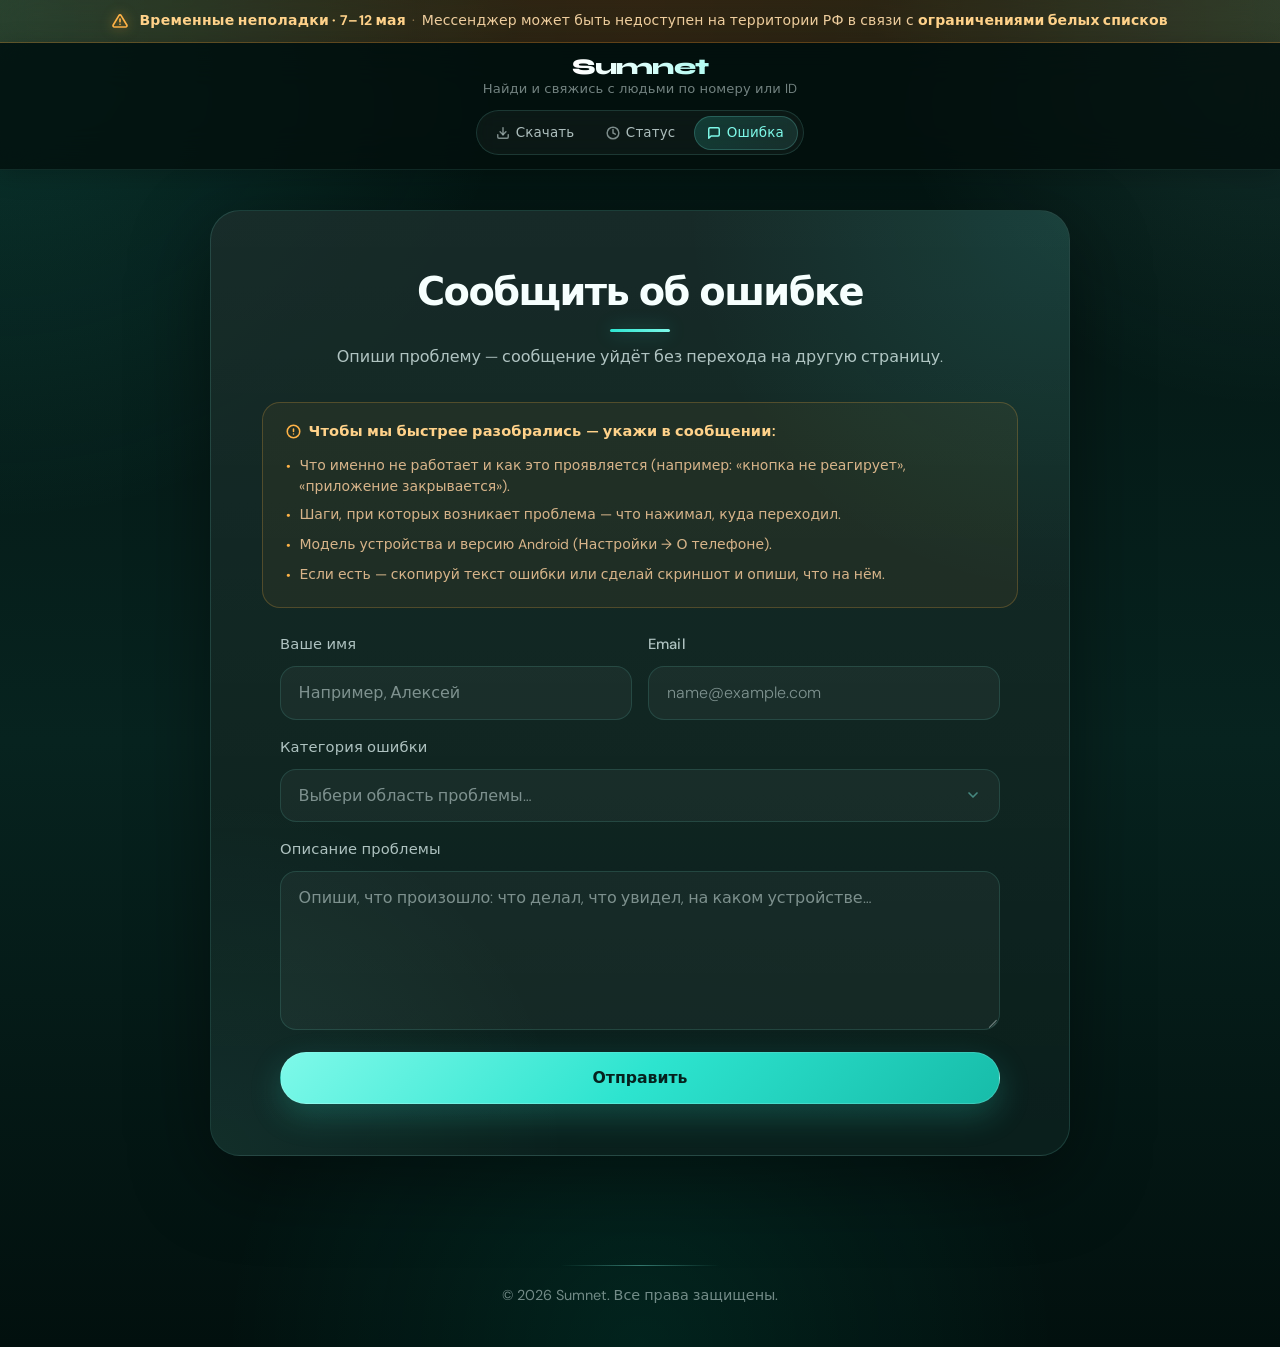
==== contact.html @ bd049b6f "Create contact.html" ====
<!DOCTYPE html>
<html lang="ru">
<head>
    <meta charset="UTF-8">
    <meta name="viewport" content="width=device-width, initial-scale=1.0">
    <link rel="preconnect" href="https://fonts.googleapis.com">
    <link rel="preconnect" href="https://fonts.gstatic.com" crossorigin>
    <link href="https://fonts.googleapis.com/css2?family=Syne:wght@400;700;800&family=DM+Sans:ital,opsz,wght@0,9..40,300;0,9..40,400;0,9..40,500;1,9..40,300&display=swap" rel="stylesheet">
    <title>Sumnet – Сообщить об ошибке</title>
    <meta name="description" content="Опишите проблему в приложении Sumnet — мы разберёмся.">
    <link rel="stylesheet" href="style.css">
</head>
<body>
    <div class="particles" aria-hidden="true"></div>

    <div class="site-header-wrap">

        <!-- Announcement bar — заполняется из status.json -->
        <div class="announcement-bar" id="announcement-bar" role="alert" >
            <div class="announcement-inner">
                <span class="announcement-icon" aria-hidden="true">
                    <svg xmlns="http://www.w3.org/2000/svg" width="16" height="16" viewBox="0 0 24 24" fill="none"
                         stroke="currentColor" stroke-width="2.5" stroke-linecap="round" stroke-linejoin="round">
                        <path d="M10.29 3.86 1.82 18a2 2 0 0 0 1.71 3h16.94a2 2 0 0 0 1.71-3L13.71 3.86a2 2 0 0 0-3.42 0z"/>
                        <line x1="12" y1="9" x2="12" y2="13"/>
                        <line x1="12" y1="17" x2="12.01" y2="17"/>
                    </svg>
                </span>
                <div class="announcement-content">
                    <span class="announcement-title" id="ann-title"></span>
                    <span class="announcement-sep">&nbsp;·&nbsp;</span>
                    <span class="announcement-desc" id="ann-desc"></span>
                </div>
            </div>
        </div>
        <script>
        (function(){
            try {
                var s = sessionStorage.getItem("ann-state");
                if (!s) return;
                var d = JSON.parse(s);
                if (!d.visible) return;
                var bar = document.getElementById("announcement-bar");
                if (!bar) return;
                document.getElementById("ann-title").textContent = d.title || "";
                document.getElementById("ann-desc").innerHTML = d.desc || "";
                bar.classList.add("ann-instant", "ann-visible");
                requestAnimationFrame(function(){ bar.classList.remove("ann-instant"); });
            } catch(e) {}
        })();
        </script>

        <header class="topbar">
            <div class="container topbar-inner">
                <div class="brand">
                    <div class="brand-text">
                        <span class="brand-name">Sumnet</span>
                        <span class="brand-tagline">Найди и свяжись с людьми по номеру или ID</span>
                    </div>
                </div>
                <nav class="topnav" aria-label="Навигация">
                    <a href="index.html" class="topnav-link">
                        <svg xmlns="http://www.w3.org/2000/svg" width="14" height="14" viewBox="0 0 24 24" fill="none"
                             stroke="currentColor" stroke-width="2.5" stroke-linecap="round" stroke-linejoin="round">
                            <path d="M21 15v4a2 2 0 0 1-2 2H5a2 2 0 0 1-2-2v-4"/>
                            <polyline points="7 10 12 15 17 10"/>
                            <line x1="12" y1="15" x2="12" y2="3"/>
                        </svg>
                        Скачать
                    </a>
                    <a href="status.html" class="topnav-link">
                        <svg xmlns="http://www.w3.org/2000/svg" width="14" height="14" viewBox="0 0 24 24" fill="none"
                             stroke="currentColor" stroke-width="2.5" stroke-linecap="round" stroke-linejoin="round">
                            <circle cx="12" cy="12" r="10"/>
                            <polyline points="12 6 12 12 16 14"/>
                        </svg>
                        Статус
                    </a>
                    <a href="contact.html" class="topnav-link active">
                        <svg xmlns="http://www.w3.org/2000/svg" width="14" height="14" viewBox="0 0 24 24" fill="none"
                             stroke="currentColor" stroke-width="2.5" stroke-linecap="round" stroke-linejoin="round">
                            <path d="M21 15a2 2 0 0 1-2 2H7l-4 4V5a2 2 0 0 1 2-2h14a2 2 0 0 1 2 2z"/>
                        </svg>
                        Ошибка
                    </a>
                </nav>
            </div>
        </header>
    </div>

    <main>
        <section class="contact">
            <div class="container contact-shell">
                <div class="section-head">
                    <h2>Сообщить об ошибке</h2>
                    <p>Опиши проблему — сообщение уйдёт без перехода на другую страницу.</p>
                </div>

                <!-- Инструкция: как описать ошибку -->
                <div class="bug-guide" role="note">
                    <div class="bug-guide-title">
                        <svg xmlns="http://www.w3.org/2000/svg" width="15" height="15" viewBox="0 0 24 24" fill="none"
                             stroke="currentColor" stroke-width="2.5" stroke-linecap="round" stroke-linejoin="round">
                            <circle cx="12" cy="12" r="10"/>
                            <line x1="12" y1="8" x2="12" y2="12"/>
                            <line x1="12" y1="16" x2="12.01" y2="16"/>
                        </svg>
                        Чтобы мы быстрее разобрались — укажи в сообщении:
                    </div>
                    <ul class="bug-guide-list">
                        <li>Что именно не работает и как это проявляется (например: «кнопка не реагирует», «приложение закрывается»).</li>
                        <li>Шаги, при которых возникает проблема — что нажимал, куда переходил.</li>
                        <li>Модель устройства и версию Android (Настройки → О телефоне).</li>
                        <li>Если есть — скопируй текст ошибки или сделай скриншот и опиши, что на нём.</li>
                    </ul>
                </div>

                <form id="contact-form" class="contact-form" novalidate>
                    <div class="form-grid">
                        <div class="form-group">
                            <label for="name">Ваше имя</label>
                            <input type="text" id="name" name="name" placeholder="Например, Алексей" required>
                        </div>

                        <div class="form-group">
                            <label for="email">Email</label>
                            <input type="email" id="email" name="_replyto" placeholder="name@example.com" required>
                        </div>
                    </div>

                    <div class="form-group">
                        <label>Категория ошибки</label>
                        <div class="custom-select" id="category-select">
                            <button type="button" class="cs-trigger" aria-haspopup="listbox" aria-expanded="false">
                                <span class="cs-value cs-placeholder">Выбери область проблемы…</span>
                                <svg class="cs-arrow" xmlns="http://www.w3.org/2000/svg" width="16" height="16"
                                     viewBox="0 0 24 24" fill="none" stroke="currentColor"
                                     stroke-width="2.5" stroke-linecap="round" stroke-linejoin="round">
                                    <polyline points="6 9 12 15 18 9"/>
                                </svg>
                            </button>
                            <div class="cs-dropdown-clip">
                            <ul class="cs-dropdown" role="listbox" aria-label="Категория ошибки">
                                <li class="cs-option" data-value="auth" role="option" tabindex="-1">Авторизация и вход в аккаунт</li>
                                <li class="cs-option" data-value="messaging" role="option" tabindex="-1">Отправка и получение сообщений</li>
                                <li class="cs-option" data-value="search" role="option" tabindex="-1">Поиск пользователей</li>
                                <li class="cs-option" data-value="profile" role="option" tabindex="-1">Изменение профиля</li>
                                <li class="cs-option" data-value="channels" role="option" tabindex="-1">Каналы и чаты</li>
                                <li class="cs-option" data-value="notifications" role="option" tabindex="-1">Уведомления</li>
                                <li class="cs-option" data-value="install" role="option" tabindex="-1">Установка приложения</li>
                                <li class="cs-option" data-value="other" role="option" tabindex="-1">Другое</li>
                            </ul>
                            </div>
                            <input type="hidden" name="category" id="category" required>
                        </div>
                    </div>

                    <div class="form-group">
                        <label for="message">Описание проблемы</label>
                        <div class="textarea-wrap">
                            <textarea id="message" name="message" rows="6"
                                placeholder="Опиши, что произошло: что делал, что увидел, на каком устройстве…" required></textarea>
                        </div>
                    </div>

                    <button type="submit" class="btn btn-primary btn-wide">Отправить</button>
                </form>
            </div>
        </section>
    </main>

    <footer class="footer">
        <div class="container">
            <p>&copy; 2026 Sumnet. Все права защищены.</p>
        </div>
    </footer>

    <script src="script.js"></script>
</body>
</html>
---- style.css ----
:root {
    --bg-1: #031310;
    --bg-2: #07231f;
    --bg-3: #0a2d28;

    --surface: rgba(10, 32, 29, 0.72);
    --surface-2: rgba(8, 26, 24, 0.9);
    --surface-3: rgba(255, 255, 255, 0.05);

    --primary: #2de4cf;
    --primary-2: #17bca9;
    --accent: #7ef9e9;

    --text: #ecfffd;
    --text-muted: rgba(236, 255, 253, 0.72);
    --text-soft: rgba(236, 255, 253, 0.48);

    --border: rgba(126, 249, 233, 0.14);
    --border-strong: rgba(126, 249, 233, 0.24);

    --shadow-lg: 0 24px 80px rgba(0, 0, 0, 0.42);
    --shadow-md: 0 16px 44px rgba(0, 0, 0, 0.28);
    --shadow-sm: 0 8px 24px rgba(0, 0, 0, 0.18);

    --radius-xl: 30px;
    --radius-lg: 24px;
    --radius-md: 18px;
    --radius-sm: 14px;
    --page-scrollbar-size: 6px;
    --header-offset: 0px;
    --viewport-scrollbar-comp: 0px;

    /* Status colours */
    --c-ok:   #2de4cf;
    --c-warn: #ffb347;
    --c-down: #ff5555;

    /* Typography */
    --font-display: 'Syne', system-ui, sans-serif;
    --font-body: 'DM Sans', system-ui, sans-serif;
}

* {
    margin: 0;
    padding: 0;
    box-sizing: border-box;
}

html {
    /* scroll-behavior только через JS (scrollIntoView) — убираем отсюда,
       иначе при прокрутке скроллбаром мышью будет двойной рывок */
    color-scheme: dark;
    overflow-y: auto;
    /* фон html чтобы не было чёрного под body на коротких страницах */
    background: var(--bg-1);
}

/* Страничный скроллбар */
html::-webkit-scrollbar,
body::-webkit-scrollbar {
    width: var(--page-scrollbar-size);
}

html::-webkit-scrollbar-track,
body::-webkit-scrollbar-track {
    background: transparent;
    border-radius: 999px;
}

/* Скрываем thumb когда прокрутка не нужна */
html.no-scroll::-webkit-scrollbar-track { background: transparent; }
html.no-scroll::-webkit-scrollbar-thumb { background: transparent !important; }
body.no-scroll::-webkit-scrollbar-track { background: transparent; }
body.no-scroll::-webkit-scrollbar-thumb { background: transparent !important; }

html::-webkit-scrollbar-thumb,
body::-webkit-scrollbar-thumb {
    background: linear-gradient(
        180deg,
        rgba(126, 249, 233, 0.22) 0%,
        rgba(45, 228, 207, 0.24) 56%,
        rgba(23, 188, 169, 0.18) 100%
    );
    min-height: 52px;
    border-radius: 999px;
    border: 1px solid transparent;
    background-clip: padding-box;
    transition: none;
}

html::-webkit-scrollbar-thumb:hover,
body::-webkit-scrollbar-thumb:hover,
html::-webkit-scrollbar-thumb:active,
body::-webkit-scrollbar-thumb:active {
    background: linear-gradient(
        180deg,
        rgba(126, 249, 233, 0.22) 0%,
        rgba(45, 228, 207, 0.24) 56%,
        rgba(23, 188, 169, 0.18) 100%
    );
    box-shadow: none;
}

/* Убираем системные кнопки-стрелки целиком:
   в Chrome/Windows их hover/active частично рисуется нативно и перебивает CSS */
html::-webkit-scrollbar-button,
body::-webkit-scrollbar-button,
html::-webkit-scrollbar-button:single-button,
body::-webkit-scrollbar-button:single-button,
html::-webkit-scrollbar-button:vertical:single-button,
body::-webkit-scrollbar-button:vertical:single-button,
html::-webkit-scrollbar-button:vertical:single-button:hover,
body::-webkit-scrollbar-button:vertical:single-button:hover,
html::-webkit-scrollbar-button:vertical:single-button:active,
body::-webkit-scrollbar-button:vertical:single-button:active {
    display: none !important;
    width: 0 !important;
    height: 0 !important;
    background: transparent !important;
    border: none !important;
    box-shadow: none !important;
}

html::-webkit-scrollbar-track-piece,
body::-webkit-scrollbar-track-piece,
html::-webkit-scrollbar-corner,
body::-webkit-scrollbar-corner {
    background: transparent;
}

/* Firefox */
html,
body {
    scrollbar-width: thin;
    scrollbar-color: rgba(45, 228, 207, 0.24) transparent;
}

body {
    font-family: var(--font-body);
    line-height: 1.6;
    color: var(--text);
    min-height: 100vh;
    /* clip вместо hidden — не создаёт scroll-контейнер, sticky в потомках работает */
    overflow-x: clip;
    /* flex-колонка чтобы footer прижимался к низу на коротких страницах */
    display: flex;
    flex-direction: column;
    background:
        radial-gradient(circle at top left,  rgba(45, 228, 207, 0.16), transparent 28%),
        radial-gradient(circle at top right, rgba(126, 249, 233, 0.12), transparent 22%),
        radial-gradient(circle at bottom center, rgba(0, 255, 204, 0.08), transparent 28%),
        linear-gradient(180deg, var(--bg-1) 0%, var(--bg-2) 55%, #02100e 100%);
}

body::before {
    content: "";
    position: fixed;
    inset: 0;
    pointer-events: none;
    background:
        radial-gradient(circle at 20% 20%, rgba(45, 228, 207, 0.08), transparent 18%),
        radial-gradient(circle at 80% 30%, rgba(126, 249, 233, 0.06), transparent 16%),
        radial-gradient(circle at 50% 80%, rgba(17, 188, 169, 0.08), transparent 20%);
    filter: blur(12px);
    z-index: -2;
}

.particles {
    position: fixed;
    inset: 0;
    pointer-events: none;
    z-index: -1;
    opacity: 0.9;
}

.particles canvas {
    display: block;
    width: 100% !important;
    height: 100% !important;
}

/* ══════════════════════════════════════════
   PAGE TRANSITIONS
══════════════════════════════════════════ */
@keyframes pageFadeIn {
    from { opacity: 0; transform: translateY(10px); }
    to   { opacity: 1; transform: translateY(0); }
}

main {
    animation: pageFadeIn 0.22s ease both;
    flex: 1; /* растягивает main чтобы footer всегда был внизу */
    padding-top: var(--header-offset);
}

/* Fade-out при уходе со страницы */
body.page-leaving main {
    opacity: 0;
    transform: translateY(-8px);
    transition: opacity 0.18s ease, transform 0.18s ease;
}

.container {
    width: min(92%, 1180px);
    margin: 0 auto;
}

/* ══════════════════════════════════════════
   ANNOUNCEMENT BAR
══════════════════════════════════════════ */
.site-header-wrap {
    position: fixed;
    top: 0;
    left: 0;
    right: 0;
    box-sizing: border-box;
    z-index: 30;
}

.announcement-bar {
    background: linear-gradient(90deg,
        rgba(255, 160, 50, 0.13) 0%,
        rgba(255, 120, 30, 0.18) 50%,
        rgba(255, 160, 50, 0.13) 100%);
    border-bottom: 1px solid rgba(255, 160, 50, 0.28);
    backdrop-filter: blur(16px);
    -webkit-backdrop-filter: blur(16px);
    overflow: hidden;
    max-height: 0;
    padding-top: 0;
    padding-bottom: 0;
    padding-left: 1rem;
    padding-right: 1rem;
    transition: max-height 0.35s ease, padding 0.35s ease, opacity 0.3s ease;
    opacity: 0;
    pointer-events: none;
}

.announcement-bar.ann-visible {
    max-height: 100px;
    padding: 0.65rem 1rem;
    opacity: 1;
    pointer-events: auto;
}

.announcement-inner {
    display: flex;
    align-items: center;
    justify-content: center;
    gap: 0.7rem;
    max-width: 1180px;
    margin: 0 auto;
    text-align: center;
    flex-wrap: wrap;
}

.announcement-icon {
    display: flex;
    align-items: center;
    color: #ffb347;
    flex-shrink: 0;
    filter: drop-shadow(0 0 6px rgba(255, 160, 50, 0.55));
    animation: warn-pulse 2.4s ease infinite;
}

@keyframes warn-pulse {
    0%, 100% { opacity: 1; }
    50%       { opacity: 0.65; }
}

/* Desktop: title + sep + desc inline */
.announcement-content {
    display: flex;
    align-items: center;
    flex-wrap: wrap;
    gap: 0 0.15em;
    justify-content: center;
    font-family: var(--font-body);
    font-size: 0.875rem;
    color: rgba(255, 220, 170, 0.92);
    letter-spacing: 0.01em;
    line-height: 1.5;
}

.announcement-title {
    font-weight: 700;
    color: #ffd28a;
    letter-spacing: 0.02em;
}

.announcement-sep {
    color: rgba(255, 200, 140, 0.5);
}

.announcement-desc strong {
    font-weight: 700;
    color: #ffd28a;
}

/* Mobile: stack title above description */
@media (max-width: 700px) {
    .announcement-inner {
        flex-direction: column;
        gap: 0.2rem;
        align-items: center;
    }

    .announcement-content {
        flex-direction: column;
        align-items: center;
        gap: 0.25rem;
    }

    .announcement-sep {
        display: none;
    }

    .announcement-title {
        font-size: 0.92rem;
        text-align: center;
        width: 100%;
    }

    .announcement-desc {
        font-size: 0.82rem;
        text-align: center;
        color: rgba(255, 210, 160, 0.82);
        line-height: 1.55;
    }
}

/* ══════════════════════════════════════════
   TOPBAR
══════════════════════════════════════════ */
.topbar {
    z-index: 20;
    background: rgba(3, 15, 13, 0.8);
    backdrop-filter: blur(20px);
    -webkit-backdrop-filter: blur(20px);
    border-bottom: 1px solid rgba(126, 249, 233, 0.1);
    box-shadow: 0 4px 24px rgba(0, 0, 0, 0.22);
}

.topbar-inner {
    display: flex;
    flex-direction: column;
    align-items: center;
    justify-content: center;
    gap: 0.75rem;
    padding: 0.85rem 0;
    text-align: center;
}

.brand {
    display: flex;
    align-items: center;
    gap: 0.7rem;
    justify-content: center;
}

.brand-text {
    display: flex;
    flex-direction: column;
    gap: 0;
}

.brand-name {
    font-family: var(--font-display);
    font-size: 1.4rem;
    font-weight: 800;
    letter-spacing: -0.03em;
    line-height: 1;
    background: linear-gradient(90deg, #ffffff 30%, var(--accent));
    -webkit-background-clip: text;
    background-clip: text;
    color: transparent;
}

.brand-tagline {
    color: var(--text-soft);
    font-size: 0.82rem;
    font-weight: 400;
    letter-spacing: 0.01em;
    line-height: 1.5;
}

/* ── NAV ── */
.topnav {
    display: flex;
    align-items: center;
    gap: 0.3rem;
    background: rgba(255, 255, 255, 0.04);
    border: 1px solid var(--border);
    border-radius: 999px;
    padding: 0.28rem 0.35rem;
    backdrop-filter: blur(10px);
    -webkit-backdrop-filter: blur(10px);
}

.topnav-link {
    display: inline-flex;
    align-items: center;
    gap: 0.35rem;
    padding: 0.38rem 0.85rem;
    border-radius: 999px;
    font-family: var(--font-body);
    font-size: 0.84rem;
    font-weight: 500;
    color: var(--text-muted);
    text-decoration: none;
    letter-spacing: 0.01em;
    transition: background 0.2s ease, color 0.2s ease;
    white-space: nowrap;
}

.topnav-link svg {
    flex-shrink: 0;
    opacity: 0.7;
    transition: opacity 0.2s ease;
}

.topnav-link:hover {
    background: rgba(126, 249, 233, 0.09);
    color: var(--text);
}

.topnav-link:hover svg {
    opacity: 1;
}

.topnav-link.active {
    background: linear-gradient(135deg, rgba(45, 228, 207, 0.18), rgba(126, 249, 233, 0.1));
    color: var(--accent);
    box-shadow: inset 0 0 0 1px rgba(126, 249, 233, 0.2);
}

.topnav-link.active svg {
    opacity: 1;
}

@media (max-width: 700px) {
    .topbar-inner {
        padding: 0.6rem 0;
        gap: 0.6rem;
    }

    .topnav {
        gap: 0.15rem;
        padding: 0.22rem 0.28rem;
    }

    .topnav-link {
        padding: 0.35rem 0.65rem;
        font-size: 0.79rem;
        gap: 0.25rem;
    }

    .topnav-link svg {
        display: none;
    }
}

@media (max-width: 380px) {
    .brand-name { font-size: 1.25rem; }

    .topnav-link {
        padding: 0.3rem 0.5rem;
        font-size: 0.76rem;
    }
}

/* ══════════════════════════════════════════
   HERO
══════════════════════════════════════════ */
.hero {
    padding: 3rem 0 2.8rem;
}

.hero-copy {
    position: relative;
    border-radius: var(--radius-xl);
    border: 1px solid var(--border);
    background:
        linear-gradient(160deg, rgba(255, 255, 255, 0.07) 0%, rgba(255, 255, 255, 0.02) 100%),
        rgba(7, 28, 25, 0.84);
    box-shadow: var(--shadow-lg);
    backdrop-filter: blur(14px);
    -webkit-backdrop-filter: blur(14px);
    padding: clamp(2rem, 3.5vw, 3.5rem) clamp(2rem, 4vw, 4rem);
    overflow: hidden;
    transform: translateZ(0);
    text-align: center;
    display: flex;
    flex-direction: column;
    align-items: center;
}

.hero-copy::before {
    content: "";
    position: absolute;
    width: 360px; height: 360px;
    border-radius: 999px;
    background: rgba(45, 228, 207, 0.14);
    filter: blur(60px);
    top: -120px; right: -80px;
    pointer-events: none;
}

.hero-copy::after {
    content: "";
    position: absolute;
    width: 200px; height: 200px;
    border-radius: 999px;
    background: rgba(126, 249, 233, 0.08);
    filter: blur(40px);
    bottom: -60px; left: 10%;
    pointer-events: none;
}

.badge {
    display: inline-flex;
    align-items: center;
    gap: 0.5rem;
    padding: 0.5rem 1rem;
    border-radius: 999px;
    border: 1px solid rgba(126, 249, 233, 0.18);
    background: rgba(126, 249, 233, 0.07);
    color: var(--accent);
    font-family: var(--font-body);
    font-size: 0.88rem;
    font-weight: 500;
    letter-spacing: 0.03em;
    margin-bottom: 1.5rem;
}

.badge-dot {
    width: 6px; height: 6px;
    border-radius: 50%;
    background: var(--primary);
    box-shadow: 0 0 8px var(--primary);
    animation: pulse 2s ease infinite;
}

@keyframes pulse {
    0%, 100% { opacity: 1; transform: scale(1); }
    50%       { opacity: 0.6; transform: scale(0.85); }
}

.hero h2 {
    font-family: var(--font-display);
    font-size: clamp(2.4rem, 5.5vw, 5rem);
    line-height: 0.95;
    letter-spacing: -0.05em;
    margin-bottom: 1.2rem;
    color: #f6fffe;
    position: relative;
    z-index: 1;
}

.hero h2 em {
    font-style: normal;
    background: linear-gradient(135deg, var(--accent) 0%, var(--primary) 60%);
    -webkit-background-clip: text;
    background-clip: text;
    color: transparent;
    display: inline-block;
}

.hero p {
    max-width: 640px;
    color: var(--text-muted);
    font-size: clamp(1rem, 1.5vw, 1.15rem);
    font-weight: 300;
    line-height: 1.75;
    position: relative;
    z-index: 1;
}

.hero-actions {
    display: flex;
    flex-wrap: wrap;
    gap: 0.9rem;
    margin-top: 2.2rem;
    position: relative;
    z-index: 1;
    justify-content: center;
}

/* Hero stats */
.hero-stats {
    display: flex;
    align-items: center;
    gap: 0;
    margin-top: 1.4rem;
    padding: 1.2rem 2rem;
    border-radius: var(--radius-lg);
    border: 1px solid var(--border);
    background: rgba(7, 28, 25, 0.6);
    backdrop-filter: blur(12px);
}

.stat-item {
    display: flex;
    flex-direction: column;
    gap: 0.2rem;
    flex: 1;
    text-align: center;
}

.stat-item strong {
    font-family: var(--font-display);
    font-size: 1.25rem;
    font-weight: 700;
    color: var(--accent);
    letter-spacing: -0.02em;
}

.stat-item span {
    font-size: 0.85rem;
    color: var(--text-soft);
}

.stat-divider {
    width: 1px; height: 36px;
    background: var(--border);
    flex-shrink: 0;
    margin: 0 1rem;
}

/* ══════════════════════════════════════════
   FEATURES
══════════════════════════════════════════ */
.features {
    padding: 1rem 0 5rem;
}

.features-head {
    text-align: center;
    margin-bottom: 2.4rem;
}

.features-head h2 {
    font-family: var(--font-display);
    font-size: clamp(2rem, 3.5vw, 2.8rem);
    letter-spacing: -0.04em;
    color: #f6fffe;
    font-weight: 800;
}

.features-head p {
    margin-top: 0.6rem;
    color: var(--text-muted);
    font-size: 1.05rem;
    font-weight: 300;
}

.cards {
    display: grid;
    grid-template-columns: repeat(3, 1fr);
    gap: 1.2rem;
}

.card {
    position: relative;
    overflow: hidden;
    border-radius: var(--radius-xl);
    border: 1px solid var(--border);
    background:
        linear-gradient(180deg, rgba(255, 255, 255, 0.07), rgba(255, 255, 255, 0.03)),
        rgba(6, 24, 22, 0.8);
    box-shadow: var(--shadow-md);
    padding: 2rem 1.6rem;
    transition: transform 0.28s ease, box-shadow 0.28s ease, border-color 0.28s ease;
}

.card::before {
    content: "";
    position: absolute;
    inset: 0;
    background: linear-gradient(135deg, rgba(45, 228, 207, 0.1), transparent 58%);
    opacity: 0;
    transition: opacity 0.28s ease;
}

.card:hover {
    transform: translateY(-8px);
    border-color: rgba(126, 249, 233, 0.26);
    box-shadow: 0 24px 56px rgba(0, 0, 0, 0.36);
}

.card:hover::before { opacity: 1; }

.card-icon {
    width: 60px; height: 60px;
    display: grid;
    place-items: center;
    border-radius: 20px;
    margin-bottom: 1.2rem;
    color: var(--accent);
    background: linear-gradient(135deg, rgba(126, 249, 233, 0.18), rgba(45, 228, 207, 0.07));
    border: 1px solid rgba(126, 249, 233, 0.16);
}

.card h3 {
    font-family: var(--font-display);
    margin-bottom: 0.7rem;
    font-size: 1.2rem;
    font-weight: 700;
    letter-spacing: -0.02em;
    color: #f6fffe;
}

.card p {
    color: var(--text-muted);
    line-height: 1.7;
    font-size: 0.97rem;
    font-weight: 300;
}

/* ══════════════════════════════════════════
   STATUS SECTION
══════════════════════════════════════════ */
.status-section {
    padding: 0 0 5rem;
}


@media (min-width: 701px) {
  body.page-status.no-scroll .announcement-inner,
  body.page-status.no-scroll .topbar-inner,
  body.page-status.no-scroll .status-section > .container,
  body.page-status.no-scroll .footer .container {
    position: relative;
    left: -5.79px; /* вместо -6px */
  }
}

/* mobile: без смещения */
@media (max-width: 700px) {
  body.page-status.no-scroll .announcement-inner,
  body.page-status.no-scroll .topbar-inner,
  body.page-status.no-scroll .status-section > .container,
  body.page-status.no-scroll .footer .container {
    left: 0;
  }
}

.status-grid {
    display: grid;
    grid-template-columns: repeat(3, 1fr);
    gap: 1rem;
    margin-bottom: 1.4rem;
}

/* Service card */
.status-card {
    display: flex;
    align-items: center;
    gap: 1rem;
    padding: 1.1rem 1.3rem;
    border-radius: var(--radius-md);
    border: 1px solid var(--border);
    background:
        linear-gradient(160deg, rgba(255, 255, 255, 0.06), rgba(255, 255, 255, 0.02)),
        rgba(6, 24, 22, 0.82);
    backdrop-filter: blur(10px);
    -webkit-backdrop-filter: blur(10px);
    transition: transform 0.22s ease, border-color 0.22s ease;
}

.status-card:hover {
    transform: translateY(-3px);
}

.sc-icon {
    display: grid;
    place-items: center;
    width: 42px; height: 42px;
    border-radius: 12px;
    flex-shrink: 0;
    background: rgba(255, 255, 255, 0.05);
    border: 1px solid rgba(126, 249, 233, 0.1);
    color: var(--text-muted);
}

.sc-body {
    display: flex;
    flex-direction: column;
    gap: 0.2rem;
    min-width: 0;
}

.sc-name {
    font-family: var(--font-body);
    font-size: 0.9rem;
    font-weight: 500;
    color: var(--text);
    white-space: nowrap;
    overflow: hidden;
    text-overflow: ellipsis;
}

.sc-status {
    display: flex;
    align-items: center;
    gap: 0.4rem;
    font-size: 0.8rem;
    font-weight: 500;
    letter-spacing: 0.01em;
}

.sc-dot {
    width: 7px; height: 7px;
    border-radius: 50%;
    flex-shrink: 0;
}

/* Status colour variants */
.status-card.s-ok {
    border-color: rgba(45, 228, 207, 0.15);
}
.status-card.s-ok .sc-icon {
    color: var(--c-ok);
    background: rgba(45, 228, 207, 0.08);
    border-color: rgba(45, 228, 207, 0.15);
}
.status-card.s-ok .sc-status { color: var(--c-ok); }
.status-card.s-ok .sc-dot {
    background: var(--c-ok);
    box-shadow: 0 0 6px rgba(45, 228, 207, 0.6);
    animation: dot-pulse-ok 2.2s ease infinite;
}

.status-card.s-warn {
    border-color: rgba(255, 179, 71, 0.22);
}
.status-card.s-warn .sc-icon {
    color: var(--c-warn);
    background: rgba(255, 179, 71, 0.08);
    border-color: rgba(255, 179, 71, 0.18);
}
.status-card.s-warn .sc-status { color: var(--c-warn); }
.status-card.s-warn .sc-dot {
    background: var(--c-warn);
    box-shadow: 0 0 6px rgba(255, 179, 71, 0.6);
    animation: dot-pulse-warn 2.2s ease infinite;
}

.status-card.s-down {
    border-color: rgba(255, 85, 85, 0.22);
}
.status-card.s-down .sc-icon {
    color: var(--c-down);
    background: rgba(255, 85, 85, 0.08);
    border-color: rgba(255, 85, 85, 0.18);
}
.status-card.s-down .sc-status { color: var(--c-down); }
.status-card.s-down .sc-dot {
    background: var(--c-down);
    box-shadow: 0 0 6px rgba(255, 85, 85, 0.6);
    animation: dot-pulse-down 1.6s ease infinite;
}

@keyframes dot-pulse-ok   { 0%,100%{opacity:1}50%{opacity:0.5} }
@keyframes dot-pulse-warn { 0%,100%{opacity:1}50%{opacity:0.45} }
@keyframes dot-pulse-down { 0%,100%{opacity:1}50%{opacity:0.3} }

/* Skeleton placeholders while loading */
.status-skeleton {
    height: 68px;
    border-radius: var(--radius-md);
    background: linear-gradient(90deg,
        rgba(255,255,255,0.04) 25%,
        rgba(255,255,255,0.08) 50%,
        rgba(255,255,255,0.04) 75%);
    background-size: 200% 100%;
    animation: shimmer 1.4s ease infinite;
}

@keyframes shimmer {
    0%   { background-position: 200% 0; }
    100% { background-position: -200% 0; }
}

/* Status summary note */
.status-note {
    text-align: center;
    font-size: 0.88rem;
    font-weight: 500;
    padding: 0.7rem 1.2rem;
    border-radius: 999px;
    display: inline-block;
    width: 100%;
    letter-spacing: 0.01em;
}

.status-note.ok {
    color: var(--c-ok);
    background: rgba(45, 228, 207, 0.07);
    border: 1px solid rgba(45, 228, 207, 0.18);
}

.status-note.warn {
    color: var(--c-warn);
    background: rgba(255, 179, 71, 0.07);
    border: 1px solid rgba(255, 179, 71, 0.2);
}

.status-fallback {
    grid-column: 1 / -1;
    text-align: center;
    color: var(--text-soft);
    font-size: 0.9rem;
}

/* ══════════════════════════════════════════
   CONTACT
══════════════════════════════════════════ */
.contact {
    padding: 2.5rem 0 5rem;
}

.contact-shell {
    max-width: 860px;
    margin-left: auto;
    margin-right: auto;
    border-radius: var(--radius-xl);
    border: 1px solid var(--border);
    background:
        linear-gradient(180deg, rgba(255, 255, 255, 0.07), rgba(255, 255, 255, 0.02)),
        rgba(7, 28, 25, 0.84);
    box-shadow: var(--shadow-lg);
    backdrop-filter: blur(14px);
    -webkit-backdrop-filter: blur(14px);
    padding: clamp(2rem, 4vw, 4rem);
    overflow: clip;
    position: relative;
}

.contact-shell::before {
    content: "";
    position: absolute;
    inset: 0;
    background:
        radial-gradient(circle at top right,  rgba(45, 228, 207, 0.12), transparent 30%),
        radial-gradient(circle at bottom left, rgba(126, 249, 233, 0.07), transparent 28%);
    pointer-events: none;
}

.section-head {
    position: relative;
    margin-bottom: 2rem;
    text-align: center;
}

.section-head h2 {
    font-family: var(--font-display);
    font-size: clamp(1.8rem, 3vw, 2.4rem);
    letter-spacing: -0.04em;
    color: #f6fffe;
    font-weight: 800;
}

.section-head h2::after {
    content: "";
    display: block;
    width: 60px; height: 3px;
    margin: 0.35rem auto 0;
    border-radius: 999px;
    background: linear-gradient(90deg, var(--primary), var(--accent));
    box-shadow: 0 0 18px rgba(45, 228, 207, 0.4);
}

.section-head p {
    margin-top: 0.75rem;
    color: var(--text-muted);
    font-weight: 300;
}

.contact-form {
    position: relative;
    max-width: 720px;
    margin: 0 auto;
}

.form-grid {
    display: grid;
    grid-template-columns: repeat(2, 1fr);
    gap: 1rem;
}

.form-group {
    margin-bottom: 1rem;
}

.form-group label {
    display: block;
    margin-bottom: 0.6rem;
    font-weight: 500;
    font-size: 0.92rem;
    color: var(--text-muted);
    letter-spacing: 0.01em;
}

.form-group input,
.form-group textarea {
    width: 100%;
    padding: 0.95rem 1.1rem;
    border-radius: 16px;
    border: 1px solid rgba(126, 249, 233, 0.13);
    background: rgba(255, 255, 255, 0.04);
    color: var(--text);
    font-family: var(--font-body);
    font-size: 1rem;
    font-weight: 300;
    outline: none;
    transition: border-color 0.22s ease, box-shadow 0.22s ease, background 0.22s ease;
}

/* Textarea wrapped in .textarea-wrap for scrollbar clipping */
.textarea-wrap {
    position: relative;
    border-radius: 16px;
    overflow: hidden;
    border: 1px solid rgba(126, 249, 233, 0.13);
    background: rgba(255, 255, 255, 0.04);
    transition: border-color 0.22s ease, box-shadow 0.22s ease, background 0.22s ease;
}

.textarea-wrap:focus-within {
    border-color: rgba(126, 249, 233, 0.4);
    background: rgba(255, 255, 255, 0.06);
    box-shadow: 0 0 0 4px rgba(45, 228, 207, 0.1);
}

.textarea-wrap textarea {
    width: calc(100% - 1px);
    margin-right: 1px;
    padding: 0.95rem 1.1rem;
    border-radius: 15px;
    border: none;
    background: transparent;
    color: var(--text);
    font-family: var(--font-body);
    font-size: 1rem;
    font-weight: 300;
    outline: none;
    display: block;
    overflow-x: hidden;
    overflow-y: auto;
    scrollbar-gutter: stable; /* резервирует место под скроллбар всегда — нет прыжка ресайзера */
}

.form-group textarea {
    min-height: 140px;
    resize: vertical;
    scrollbar-width: thin;
    scrollbar-color: rgba(236, 255, 253, 0.22) transparent;
}

.form-group textarea {
    min-height: 140px;
    resize: vertical;
    color-scheme: dark; /* без этого thumb белый несмотря на explicit цвета */
    scrollbar-width: thin;
    scrollbar-color: rgba(236, 255, 253, 0.22) transparent;
}

/* ── Textarea: кастомный скроллбар ── */
.form-group textarea::-webkit-scrollbar {
    /* 18px: 2px слева + 6px thumb + 10px прозрачного справа = thumb заметно левее края */
    width: 10px;
}

.form-group textarea::-webkit-scrollbar-track {
    background: transparent;
    margin: 0;
}

.form-group textarea::-webkit-scrollbar-thumb {
    background: rgba(236, 255, 253, 0.22);
    border-radius: 999px;
    min-height: 28px;
    border-style: solid;
    border-color: transparent;
    border-width: 2px 5px 0 2px;
    background-clip: padding-box;
}

.form-group textarea::-webkit-scrollbar-thumb:hover {
    background: rgba(236, 255, 253, 0.34);
    background-clip: padding-box;
}

.form-group textarea::-webkit-scrollbar-button { display: none; }
.form-group textarea::-webkit-scrollbar-corner { background: transparent; }

/* ── Textarea: кастомный ресайзер — три диагональных линии, как Chrome, но в тиле ── */
.form-group textarea::-webkit-resizer {
    background: transparent;
    background-image: url("data:image/svg+xml,%3Csvg xmlns='http://www.w3.org/2000/svg' width='14' height='14' viewBox='0 0 14 14'%3E%3Cpath d='M4 12L12 4' stroke='rgba(236,255,253,0.42)' stroke-width='1.3' stroke-linecap='round'/%3E%3Cpath d='M7 12L12 7' stroke='rgba(236,255,253,0.3)' stroke-width='1.3' stroke-linecap='round'/%3E%3Cpath d='M10 12L12 10' stroke='rgba(236,255,253,0.2)' stroke-width='1.3' stroke-linecap='round'/%3E%3C/svg%3E");
    background-repeat: no-repeat;
    /* Зона 18×18px. SVG 10px с x=1px → центр на 6px.
       Thumb (6px) центрирован на 5px от левого края — визуально совпадает.
       scrollbar-gutter:stable держит зону постоянной — ресайзер не прыгает. */
    background-position: right bottom;
    background-size: 12px 12px;
}

/* Красивый resize grip */
.textarea-wrap {
    position: relative;
}

.contact-form .textarea-wrap textarea {
    overflow-y: auto;
    scrollbar-gutter: stable;
}

.textarea-wrap textarea:focus {
    border-color: transparent !important;
    background: transparent !important;
    box-shadow: none !important;
}

.form-group input::placeholder,
.form-group textarea::placeholder {
    color: var(--text-soft);
}

.form-group input:focus,
.form-group textarea:focus {
    border-color: rgba(126, 249, 233, 0.4);
    background: rgba(255, 255, 255, 0.06);
    box-shadow: 0 0 0 4px rgba(45, 228, 207, 0.1);
}

/* ══════════════════════════════════════════
   BUTTONS
══════════════════════════════════════════ */
.btn {
    display: inline-flex;
    align-items: center;
    justify-content: center;
    gap: 0.5rem;
    padding: 0.9rem 1.5rem;
    border-radius: 999px;
    border: 1px solid transparent;
    font-family: var(--font-body);
    font-weight: 600;
    font-size: 0.98rem;
    text-decoration: none;
    cursor: pointer;
    transition: transform 0.22s ease, box-shadow 0.22s ease, border-color 0.22s ease, background 0.22s ease;
    will-change: transform;
    white-space: nowrap;
}

.btn:hover { transform: translateY(-3px); }

.btn-primary {
    color: #06211e;
    background: linear-gradient(135deg, var(--accent) 0%, var(--primary) 50%, var(--primary-2) 100%);
    box-shadow: 0 12px 32px rgba(45, 228, 207, 0.22);
    border-color: rgba(255, 255, 255, 0.14);
}

.btn-primary:hover { box-shadow: 0 18px 44px rgba(45, 228, 207, 0.3); }

.btn-secondary {
    color: var(--text);
    background: linear-gradient(135deg, rgba(126, 249, 233, 0.14), rgba(45, 228, 207, 0.07));
    border-color: var(--border-strong);
}

.btn-ghost {
    color: var(--text-muted);
    background: rgba(255, 255, 255, 0.04);
    border-color: rgba(126, 249, 233, 0.12);
    font-size: 0.92rem;
}

.btn-ghost:hover,
.btn-secondary:hover {
    border-color: rgba(126, 249, 233, 0.32);
    color: var(--text);
}

.btn-wide {
    width: 100%;
    margin-top: 0.4rem;
}

/* ══════════════════════════════════════════
   FOOTER
══════════════════════════════════════════ */
.footer {
    padding: 1.8rem 0 2.5rem;
    text-align: center;
    color: var(--text-soft);
    font-size: 0.9rem;
}

.footer .container {
    position: relative;
    padding-top: 1.2rem;
}

.footer .container::before {
    content: "";
    position: absolute;
    top: 0;
    left: 50%;
    transform: translateX(-50%);
    width: min(160px, 40%);
    height: 1px;
    border-radius: 999px;
    background: linear-gradient(90deg, transparent, rgba(126, 249, 233, 0.4), transparent);
}

/* ══════════════════════════════════════════
   FORM VALIDATION ERRORS
══════════════════════════════════════════ */
.form-group.has-error input,
.form-group.has-error .textarea-wrap,
.form-group.has-error select {
    border-color: rgba(255, 80, 80, 0.55) !important;
    box-shadow: 0 0 0 4px rgba(255, 60, 60, 0.08) !important;
    background: rgba(255, 50, 50, 0.04) !important;
}

.form-error-msg {
    display: flex;
    align-items: center;
    gap: 0.35rem;
    margin-top: 0.45rem;
    font-size: 0.82rem;
    font-weight: 500;
    color: rgba(255, 120, 100, 0.9);
    letter-spacing: 0.01em;
    animation: errFadeIn 0.2s ease;
}

.form-error-msg svg {
    flex-shrink: 0;
    color: rgba(255, 90, 80, 0.85);
}

@keyframes errFadeIn {
    from { opacity: 0; transform: translateY(-4px); }
    to   { opacity: 1; transform: translateY(0); }
}

/* ══════════════════════════════════════════
   TOAST
══════════════════════════════════════════ */
.form-toast {
    position: fixed;
    top: 20px; right: 20px;
    z-index: 9999;
    max-width: 320px;
    padding: 14px 18px;
    border-radius: 14px;
    color: #ecfffd;
    font-family: var(--font-body);
    font-weight: 500;
    font-size: 14px;
    line-height: 1.45;
    opacity: 0;
    transform: translateY(-12px);
    transition: opacity 0.25s ease, transform 0.25s ease;
    backdrop-filter: blur(14px);
    -webkit-backdrop-filter: blur(14px);
    box-shadow: 0 12px 36px rgba(0, 0, 0, 0.28);
    pointer-events: none;
}

.form-toast.show { opacity: 1; transform: translateY(0); }

.form-toast.success {
    background: rgba(45, 228, 207, 0.16);
    border: 1px solid rgba(45, 228, 207, 0.32);
}

.form-toast.error {
    background: rgba(255, 80, 80, 0.16);
    border: 1px solid rgba(255, 80, 80, 0.32);
}

/* ══════════════════════════════════════════
   RESPONSIVE
══════════════════════════════════════════ */
@media (max-width: 960px) {
    .cards { grid-template-columns: repeat(2, 1fr); }
    .status-grid { grid-template-columns: repeat(2, 1fr); }
}

@media (max-width: 700px) {
    .hero { padding: 2.8rem 0 2.4rem; }

    .hero-copy {
        padding: 2rem 1.5rem;
        border-radius: var(--radius-lg);
    }

    .hero h2 { font-size: clamp(2.6rem, 11vw, 4rem); }

    .hero-actions { flex-direction: column; }

    .hero-actions .btn {
        width: 100%;
        justify-content: center;
    }

    .hero-stats {
        padding: 1rem 1.2rem;
        gap: 0;
    }

    .stat-item strong { font-size: 1.05rem; }
    .stat-item span   { font-size: 0.78rem; }
    .stat-divider     { margin: 0 0.5rem; }

    .cards        { grid-template-columns: 1fr; }
    .status-grid  { grid-template-columns: 1fr; }

    .sc-name { white-space: normal; }

    .contact-shell {
        border-radius: var(--radius-lg);
        padding: 1.6rem 1.1rem 2rem;
    }

    .form-grid { grid-template-columns: 1fr; }

    .form-toast {
        left: 12px; right: 12px; top: 12px;
        max-width: none;
    }

    /* Textarea чуть меньше на мобилке */
    .form-group textarea { min-height: 120px; }

    /* Bug guide компактнее */
    .bug-guide { padding: 1rem 1.1rem; }
    .bug-guide-list li { font-size: 0.84rem; }

    /* Кнопка отправить — удобнее на мобилке */
    .btn-wide { padding: 1rem 1.5rem; font-size: 1rem; }

    /* Page hero на мобилке */
    .page-hero h1 { font-size: clamp(1.9rem, 9vw, 2.6rem); }

    /* Убираем топнав иконки раньше */
    .topnav-link svg { display: none; }
}

@media (max-width: 380px) {
    .brand-name { font-size: 1.25rem; }

    .btn-ghost {
        padding: 0.7rem 1rem;
        font-size: 0.85rem;
    }
}

/* ══════════════════════════════════════════
   DESKTOP-ONLY CARDS (скрыты на мобильных)
══════════════════════════════════════════ */
@media (max-width: 700px) {
    .card-desktop-only { display: none; }
}

/* ══════════════════════════════════════════
   INSTALL STEPS
══════════════════════════════════════════ */
.install-steps {
    margin-top: 2rem;
    border-radius: var(--radius-lg);
    border: 1px solid var(--border);
    background: rgba(10, 32, 29, 0.6);
    backdrop-filter: blur(12px);
    -webkit-backdrop-filter: blur(12px);
    padding: clamp(1.4rem, 3vw, 2.2rem) clamp(1.4rem, 3.5vw, 2.5rem);
    position: relative;
    overflow: hidden;
    transform: translateZ(0);
}

.install-steps::before {
    content: "";
    position: absolute;
    inset: 0;
    background: radial-gradient(circle at top right, rgba(45, 228, 207, 0.07), transparent 50%);
    pointer-events: none;
}

.install-steps-head {
    display: flex;
    align-items: center;
    gap: 0.65rem;
    margin-bottom: 1.4rem;
    position: relative;
}

.install-steps-head h3 {
    margin: 0;
    font-family: var(--font-display);
    font-size: 1.1rem;
    font-weight: 700;
    line-height: 1.15;
    color: var(--text);
    letter-spacing: -0.02em;
}

.install-steps-head svg {
    color: var(--primary);
    flex-shrink: 0;
    display: block;
    transform: translateY(-1px);
}

.install-list {
    list-style: none;
    display: flex;
    flex-direction: column;
    gap: 0.9rem;
    position: relative;
}

.install-list li {
    display: flex;
    align-items: center;
    gap: 0.65rem;
}

.install-num {
    min-width: 28px;
    height: 28px;
    border-radius: 50%;
    background: linear-gradient(135deg, var(--primary), var(--primary-2));
    color: #06211e;
    font-weight: 700;
    font-size: 0.8rem;
    display: flex;
    align-items: center;
    justify-content: center;
    flex-shrink: 0;
    box-shadow: 0 0 12px rgba(45, 228, 207, 0.28);
}

.install-text {
    color: var(--text-muted);
    font-size: 0.95rem;
    line-height: 1.55;
}

.install-text strong { color: var(--text); font-weight: 600; }

/* ══════════════════════════════════════════
   BUG GUIDE
══════════════════════════════════════════ */
.bug-guide {
    border-radius: var(--radius-md);
    border: 1px solid rgba(255, 179, 71, 0.22);
    background: rgba(255, 160, 50, 0.06);
    padding: 1.2rem 1.4rem;
    margin-bottom: 1.6rem;
    position: relative;
}

.bug-guide-title {
    display: flex;
    align-items: center;
    gap: 0.5rem;
    font-weight: 600;
    font-size: 0.91rem;
    line-height: 1.4;
    color: #ffd28a;
    margin-bottom: 0.8rem;
    letter-spacing: 0.01em;
}

.bug-guide-title svg {
    color: #ffb347;
    flex-shrink: 0;
    display: block;
    transform: translateY(-1px);
}

.bug-guide-list {
    list-style: none;
    display: flex;
    flex-direction: column;
    gap: 0.45rem;
}

.bug-guide-list li {
    display: flex;
    align-items: flex-start;
    gap: 0.55rem;
    font-size: 0.875rem;
    color: rgba(255, 210, 160, 0.82);
    line-height: 1.5;
}

.bug-guide-list li::before {
    content: "·";
    color: #ffb347;
    font-weight: 900;
    flex-shrink: 0;
    font-size: 1.1rem;
    line-height: 1.3;
}

/* ══════════════════════════════════════════
   CUSTOM SELECT
══════════════════════════════════════════ */
.custom-select {
    position: relative;
}

.cs-trigger {
    width: 100%;
    display: flex;
    align-items: center;
    justify-content: space-between;
    gap: 0.5rem;
    padding: 0.95rem 1.1rem;
    border-radius: 16px;
    border: 1px solid rgba(126, 249, 233, 0.13);
    background: rgba(255, 255, 255, 0.04);
    color: var(--text);
    font-family: var(--font-body);
    font-size: 1rem;
    font-weight: 300;
    cursor: pointer;
    text-align: left;
    outline: none;
    transition: border-color 0.22s ease, box-shadow 0.22s ease, background 0.22s ease;
}

.cs-trigger:hover {
    border-color: rgba(126, 249, 233, 0.22);
    background: rgba(255, 255, 255, 0.06);
}

.cs-trigger:focus,
.custom-select.cs-open .cs-trigger {
    border-color: rgba(126, 249, 233, 0.4);
    background: rgba(255, 255, 255, 0.06);
    box-shadow: 0 0 0 4px rgba(45, 228, 207, 0.1);
}

.cs-value { pointer-events: none; flex: 1; }

.cs-placeholder { color: var(--text-soft); }

.cs-arrow {
    flex-shrink: 0;
    color: rgba(126, 249, 233, 0.45);
    transition: transform 0.22s ease, color 0.22s ease;
}

.custom-select.cs-open .cs-arrow {
    transform: rotate(180deg);
    color: var(--accent);
}

/* Внешний клип-враппер: border-radius + overflow:hidden + анимация */
.cs-dropdown-clip {
    position: absolute;
    top: calc(100% + 6px);
    left: 0; right: 0;
    z-index: 200;
    border-radius: 16px;
    border: 1px solid rgba(126, 249, 233, 0.2);
    background: rgb(7, 24, 22); /* непрозрачный — backdrop-filter убран, он ломал scrollbar в Chrome */
    box-shadow: 0 20px 56px rgba(0, 0, 0, 0.44), 0 0 0 1px rgba(45, 228, 207, 0.06);
    overflow: hidden;
    opacity: 0;
    transform: translateY(-6px);
    transition: opacity 0.18s ease, transform 0.18s ease;
    pointer-events: none;
    max-height: 280px;
}

.cs-dropdown-clip::before,
.cs-dropdown-clip::after {
    content: "";
    position: absolute;
    right: 1px;
    width: 10px;
    height: 2px;
    background: rgb(7, 24, 22);
    pointer-events: none;
    z-index: 2;
}

.cs-dropdown-clip::before {
    top: 1px;
}

.cs-dropdown-clip::after {
    bottom: 1px;
}

/* псевдоэлемент ::before из предыдущей попытки больше не нужен */

.custom-select.cs-open .cs-dropdown-clip {
    opacity: 1;
    transform: translateY(0);
    pointer-events: auto;
}

/* Внутренний скролл-список: overflow-y:auto БЕЗ overflow:hidden — margin на треке теперь работает */
.cs-dropdown {
    list-style: none;
    width: calc(100% - 1px);
    margin-right: 1px;
    max-height: 264px;
    overflow-y: auto;
    padding: 6px 0;
    scrollbar-width: thin;
    scrollbar-color: rgba(236, 255, 253, 0.22) transparent;
}

.cs-dropdown::-webkit-scrollbar {
    width: 8px;
    background: transparent;
}

.cs-dropdown::-webkit-scrollbar-track {
    background: transparent;
    margin: 0;
    border-radius: 999px;
}

.cs-dropdown::-webkit-scrollbar-thumb {
    background: rgba(236, 255, 253, 0.22);
    border-radius: 999px;
    border-style: solid;
    border-color: transparent;
    border-width: 2px 4px 2px 2px;
    background-clip: padding-box;
    box-shadow: none;
    -webkit-box-shadow: none;
}

.cs-dropdown::-webkit-scrollbar-thumb:hover {
    background: rgba(236, 255, 253, 0.34);
}

.cs-dropdown::-webkit-scrollbar-button {
    display: none;
}

.cs-dropdown::-webkit-scrollbar-corner {
    background: transparent;
}



.cs-option {
    padding: 0.78rem 1.1rem;
    font-family: var(--font-body);
    font-size: 0.95rem;
    color: var(--text-muted);
    cursor: pointer;
    transition: background 0.14s ease, color 0.14s ease;
    outline: none;
    user-select: none;
}

.cs-option:hover,
.cs-option:focus {
    background: rgba(45, 228, 207, 0.09);
    color: var(--text);
}

.cs-option.cs-selected {
    color: var(--accent);
    background: rgba(45, 228, 207, 0.07);
    font-weight: 500;
}

.cs-option + .cs-option {
    border-top: 1px solid rgba(126, 249, 233, 0.06);
}

/* Error state */
.form-group.has-error .cs-trigger {
    border-color: rgba(255, 80, 80, 0.55) !important;
    box-shadow: 0 0 0 4px rgba(255, 60, 60, 0.08) !important;
    background: rgba(255, 50, 50, 0.04) !important;
}

/* ══════════════════════════════════════════
   ANNOUNCEMENT NO-TRANSITION (instant restore)
══════════════════════════════════════════ */
.ann-instant,
.ann-instant * {
    transition: none !important;
}

/* ══════════════════════════════════════════
   PAGE HERO (статус / ошибка)
══════════════════════════════════════════ */
.page-hero {
    padding: 3rem 0 2rem;
    text-align: center;
}

.page-hero h1 {
    font-family: var(--font-display);
    font-size: clamp(2.2rem, 5vw, 3.2rem);
    font-weight: 800;
    letter-spacing: -0.04em;
    background: linear-gradient(135deg, #ffffff 30%, var(--accent));
    -webkit-background-clip: text;
    background-clip: text;
    color: transparent;
    line-height: 1.1;
}

.page-hero p {
    margin-top: 0.75rem;
    color: var(--text-muted);
    font-size: 1.05rem;
    font-weight: 300;
}

@media (max-width: 700px) {
    .page-hero { padding: 2rem 0 1.5rem; }
}
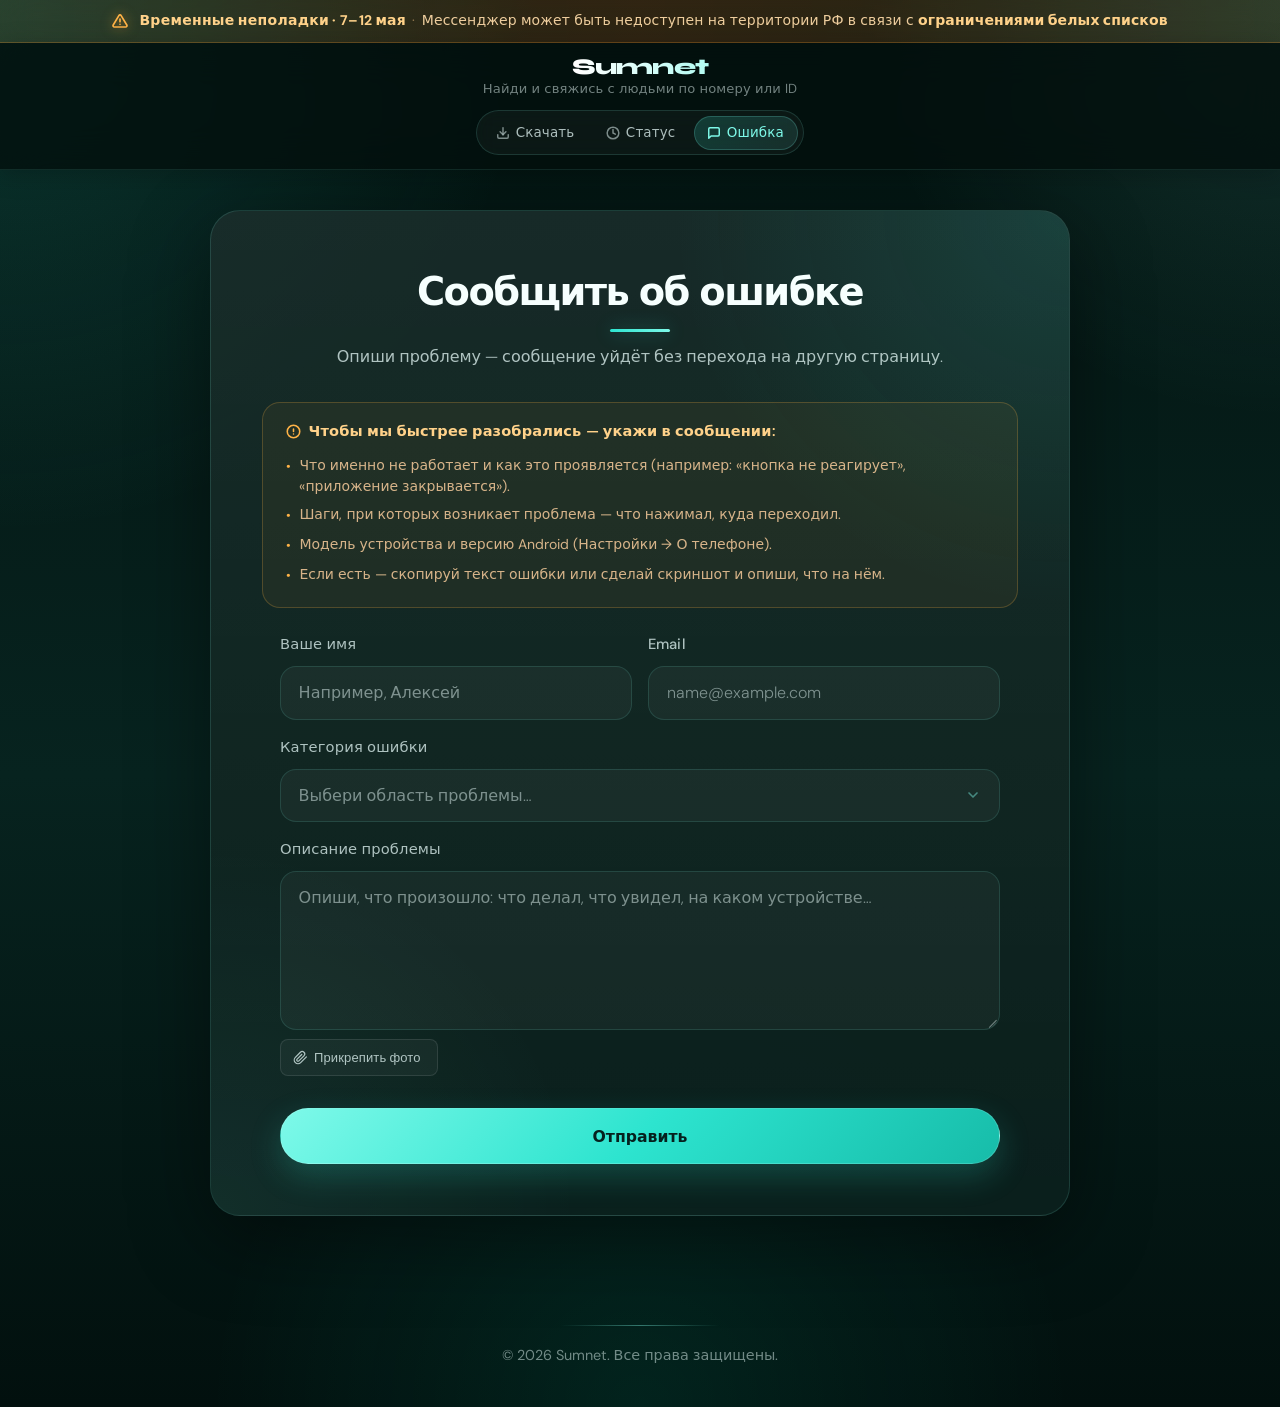
==== commit bc41e56a: "Update contact.html" ====
--- a/contact.html
+++ b/contact.html
@@ -9,6 +9,7 @@
     <title>Sumnet – Сообщить об ошибке</title>
     <meta name="description" content="Опишите проблему в приложении Sumnet — мы разберёмся.">
     <link rel="stylesheet" href="style.css">
+
 </head>
 <body>
     <div class="particles" aria-hidden="true"></div>
@@ -16,7 +17,7 @@
     <div class="site-header-wrap">
 
         <!-- Announcement bar — заполняется из status.json -->
-        <div class="announcement-bar" id="announcement-bar" role="alert" >
+        <div class="announcement-bar" id="announcement-bar" role="alert">
             <div class="announcement-inner">
                 <span class="announcement-icon" aria-hidden="true">
                     <svg xmlns="http://www.w3.org/2000/svg" width="16" height="16" viewBox="0 0 24 24" fill="none"
@@ -140,16 +141,16 @@
                                 </svg>
                             </button>
                             <div class="cs-dropdown-clip">
-                            <ul class="cs-dropdown" role="listbox" aria-label="Категория ошибки">
-                                <li class="cs-option" data-value="auth" role="option" tabindex="-1">Авторизация и вход в аккаунт</li>
-                                <li class="cs-option" data-value="messaging" role="option" tabindex="-1">Отправка и получение сообщений</li>
-                                <li class="cs-option" data-value="search" role="option" tabindex="-1">Поиск пользователей</li>
-                                <li class="cs-option" data-value="profile" role="option" tabindex="-1">Изменение профиля</li>
-                                <li class="cs-option" data-value="channels" role="option" tabindex="-1">Каналы и чаты</li>
-                                <li class="cs-option" data-value="notifications" role="option" tabindex="-1">Уведомления</li>
-                                <li class="cs-option" data-value="install" role="option" tabindex="-1">Установка приложения</li>
-                                <li class="cs-option" data-value="other" role="option" tabindex="-1">Другое</li>
-                            </ul>
+                                <ul class="cs-dropdown" role="listbox" aria-label="Категория ошибки">
+                                    <li class="cs-option" data-value="auth"          role="option" tabindex="-1">Авторизация и вход в аккаунт</li>
+                                    <li class="cs-option" data-value="messaging"     role="option" tabindex="-1">Отправка и получение сообщений</li>
+                                    <li class="cs-option" data-value="search"        role="option" tabindex="-1">Поиск пользователей</li>
+                                    <li class="cs-option" data-value="profile"       role="option" tabindex="-1">Изменение профиля</li>
+                                    <li class="cs-option" data-value="channels"      role="option" tabindex="-1">Каналы и чаты</li>
+                                    <li class="cs-option" data-value="notifications" role="option" tabindex="-1">Уведомления</li>
+                                    <li class="cs-option" data-value="install"       role="option" tabindex="-1">Установка приложения</li>
+                                    <li class="cs-option" data-value="other"         role="option" tabindex="-1">Другое</li>
+                                </ul>
                             </div>
                             <input type="hidden" name="category" id="category" required>
                         </div>
@@ -157,10 +158,41 @@
 
                     <div class="form-group">
                         <label for="message">Описание проблемы</label>
+
                         <div class="textarea-wrap">
                             <textarea id="message" name="message" rows="6"
                                 placeholder="Опиши, что произошло: что делал, что увидел, на каком устройстве…" required></textarea>
                         </div>
+
+                        <!-- Кнопка прикрепления — отдельно под полем -->
+                        <div class="attach-row">
+                            <label for="file-input" class="attach-btn" id="attach-btn"
+                                   title="Прикрепить изображение (макс. 3)">
+                                <svg xmlns="http://www.w3.org/2000/svg" width="15" height="15"
+                                     viewBox="0 0 24 24" fill="none" stroke="currentColor"
+                                     stroke-width="2" stroke-linecap="round" stroke-linejoin="round">
+                                    <path d="M21.44 11.05l-9.19 9.19a6 6 0 0 1-8.49-8.49l8.08-8.08a4 4 0 0 1 5.66 5.66l-8.09 8.08a2 2 0 0 1-2.83-2.83l7.4-7.4"/>
+                                </svg>
+                                Прикрепить фото
+                            </label>
+                            <input type="file" id="file-input" accept="image/*" multiple style="display:none;">
+                            <span class="attach-counter" id="attach-counter"></span>
+                        </div>
+
+                        <!-- Предупреждение о лимите -->
+                        <div class="attach-limit-msg" id="attach-limit-msg">
+                            <svg xmlns="http://www.w3.org/2000/svg" width="13" height="13"
+                                 viewBox="0 0 24 24" fill="none" stroke="currentColor"
+                                 stroke-width="2.5" stroke-linecap="round" stroke-linejoin="round">
+                                <circle cx="12" cy="12" r="10"/>
+                                <line x1="12" y1="8"  x2="12"    y2="12"/>
+                                <line x1="12" y1="16" x2="12.01" y2="16"/>
+                            </svg>
+                            Максимум 3 изображения
+                        </div>
+
+                        <!-- Сетка карточек -->
+                        <div id="file-preview" class="file-preview" data-count="0"></div>
                     </div>
 
                     <button type="submit" class="btn btn-primary btn-wide">Отправить</button>
--- a/style.css
+++ b/style.css
@@ -1188,7 +1188,23 @@
 
 .btn-wide {
     width: 100%;
-    margin-top: 0.4rem;
+    margin-top: 1rem;
+    min-height: 56px;
+    padding: 1rem 1.6rem;
+    position: relative;
+    z-index: 5;
+}
+
+.contact-form .btn[type="submit"] {
+    position: relative;
+    z-index: 2;
+    pointer-events: auto;
+    touch-action: manipulation;
+}
+
+.contact-form .btn[type="submit"]:disabled {
+    cursor: progress;
+    opacity: 0.75;
 }
 
 /* ══════════════════════════════════════════
@@ -1733,3 +1749,181 @@
 @media (max-width: 700px) {
     .page-hero { padding: 2rem 0 1.5rem; }
 }
+
+/* ══════════════════════════════════════════
+   CONTACT — ATTACHMENT ROW
+══════════════════════════════════════════ */
+
+.attach-row {
+    display: flex;
+    align-items: center;
+    gap: 10px;
+    margin-top: 0.6rem; /* same gap as label → input */
+}
+
+/* Кнопка "Прикрепить фото" — высота выровнена с соседними элементами */
+.form-group label.attach-btn {
+    display: inline-flex;
+    align-items: center;
+    gap: 6px;
+    width: fit-content;
+    margin-bottom: 0;
+    padding: 10px 16px 10px 12px; /* увеличен по высоте */
+    border-radius: 8px;
+    border: 1px solid rgba(255,255,255,.1);
+    background: rgba(255,255,255,.04);
+    color: var(--text-muted, #8a8fa8);
+    font-family: 'DM Sans', sans-serif;
+    font-size: 13px;
+    font-weight: 400;
+    line-height: 1;
+    cursor: pointer;
+    transition: background .18s, color .18s, border-color .18s;
+    user-select: none;
+    white-space: nowrap;
+}
+.attach-btn svg {
+    display: block;
+    flex-shrink: 0;
+}
+.attach-btn:hover {
+    background: rgba(45,228,207,.1);
+    border-color: rgba(45,228,207,.28);
+    color: var(--primary, #2de4cf);
+}
+.attach-btn.attach-maxed {
+    opacity: .35;
+    pointer-events: none;
+}
+
+/* Счётчик */
+.attach-counter {
+    font-family: 'DM Sans', sans-serif;
+    font-size: 12px;
+    line-height: 1;
+    color: var(--text-muted, #8a8fa8);
+    opacity: 0;
+    transition: opacity .2s;
+}
+.attach-counter.visible { opacity: 1; }
+.attach-counter.maxed   { color: var(--primary, #2de4cf); }
+
+/* Limit warning */
+.attach-limit-msg {
+    display: flex;
+    align-items: center;
+    gap: 6px;
+    font-family: 'DM Sans', sans-serif;
+    font-size: 12.5px;
+    color: var(--primary, #2de4cf);
+    padding: 0 2px;
+    opacity: 0;
+    max-height: 0;
+    overflow: hidden;
+    transition: opacity .22s, max-height .22s, padding .22s;
+}
+.attach-limit-msg.show {
+    opacity: 1;
+    max-height: 32px;
+    padding: 5px 2px;
+}
+
+/* Preview grid */
+.file-preview {
+    display: grid;
+    gap: 8px;
+    margin-top: 4px;
+}
+.file-preview:empty { display: none; }
+.file-preview[data-count="1"] { grid-template-columns: 1fr; }
+.file-preview[data-count="2"] { grid-template-columns: 1fr 1fr; }
+.file-preview[data-count="3"] { grid-template-columns: 1fr 1fr 1fr; }
+
+/* File card */
+.file-card {
+    display: flex;
+    align-items: center;
+    gap: 9px;
+    padding: 8px 10px;
+    border-radius: 10px;
+    background: rgba(255,255,255,.04);
+    border: 1px solid rgba(255,255,255,.08);
+    backdrop-filter: blur(6px);
+    transition: background .18s;
+    overflow: hidden;
+    min-width: 0;
+}
+.file-card:hover { background: rgba(255,255,255,.07); }
+
+.file-card.fc-entering {
+    animation: fcIn .22s cubic-bezier(.34,1.3,.64,1) both;
+}
+.file-card.fc-leaving {
+    animation: fcOut .18s ease forwards;
+    pointer-events: none;
+}
+
+@keyframes fcIn {
+    from { opacity: 0; transform: translateY(5px) scale(.97); }
+    to   { opacity: 1; transform: none; }
+}
+@keyframes fcOut {
+    from { opacity: 1; transform: scale(1); }
+    to   { opacity: 0; transform: scale(.93); }
+}
+
+.fc-thumb {
+    width: 36px; height: 36px;
+    border-radius: 7px;
+    overflow: hidden;
+    flex-shrink: 0;
+    background: rgba(45,228,207,.1);
+    display: flex;
+    align-items: center;
+    justify-content: center;
+}
+.fc-thumb img { width: 100%; height: 100%; object-fit: cover; display: block; }
+.fc-thumb svg { opacity: .65; color: var(--primary, #2de4cf); }
+
+.fc-info { flex: 1; min-width: 0; }
+.fc-name {
+    font-family: 'DM Sans', sans-serif;
+    font-size: 13px;
+    font-weight: 500;
+    color: var(--text, #e8eaf4);
+    white-space: nowrap;
+    overflow: hidden;
+    text-overflow: ellipsis;
+    line-height: 1.3;
+}
+.fc-size {
+    font-family: 'DM Sans', sans-serif;
+    font-size: 11.5px;
+    font-weight: 300;
+    color: var(--text-muted, #8a8fa8);
+    margin-top: 1px;
+}
+
+.fc-remove {
+    display: flex;
+    align-items: center;
+    justify-content: center;
+    width: 24px; height: 24px;
+    border-radius: 6px;
+    border: none;
+    background: transparent;
+    color: var(--text-muted, #8a8fa8);
+    cursor: pointer;
+    flex-shrink: 0;
+    padding: 0;
+    transition: background .16s, color .16s;
+}
+.fc-remove:hover { background: rgba(255,80,80,.15); color: #ff6060; }
+
+@media (max-width: 600px) {
+    .file-preview[data-count],
+    .file-preview[data-count="2"],
+    .file-preview[data-count="3"] {
+        grid-template-columns: 1fr;
+    }
+}
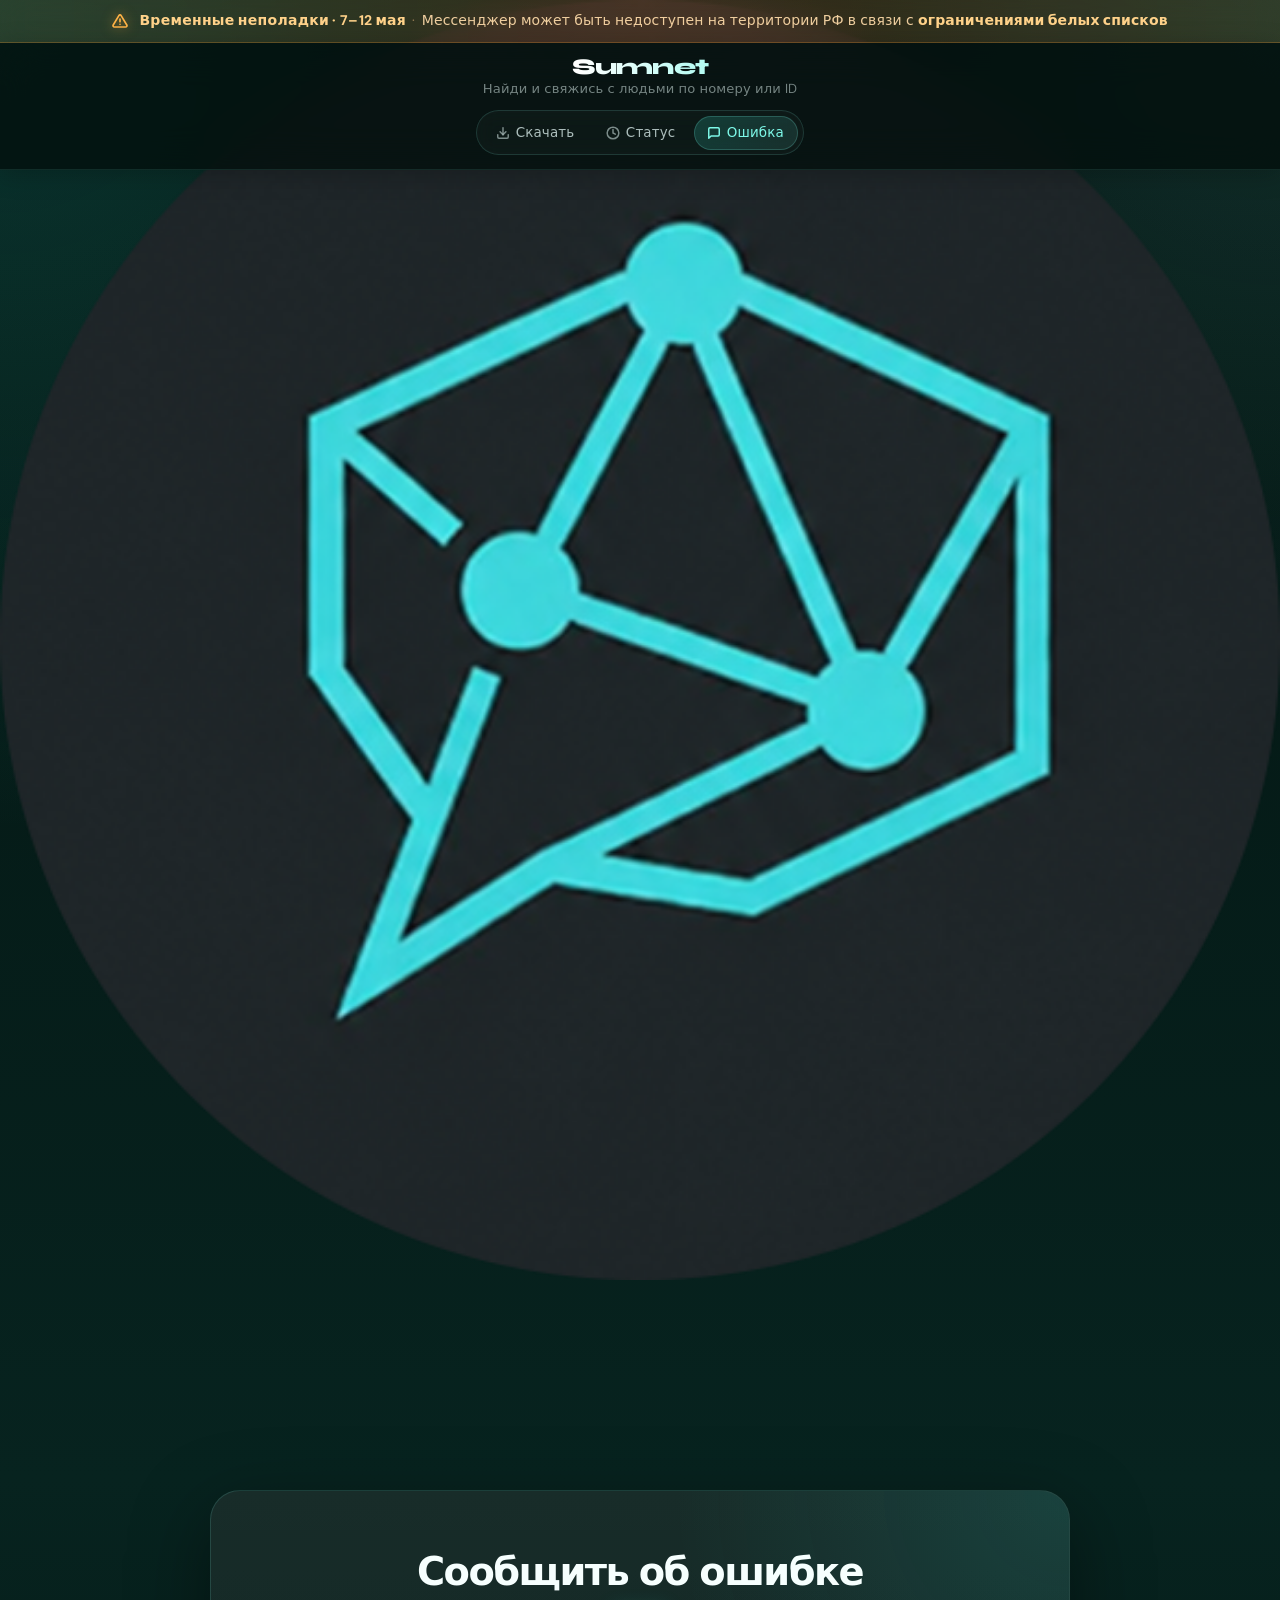
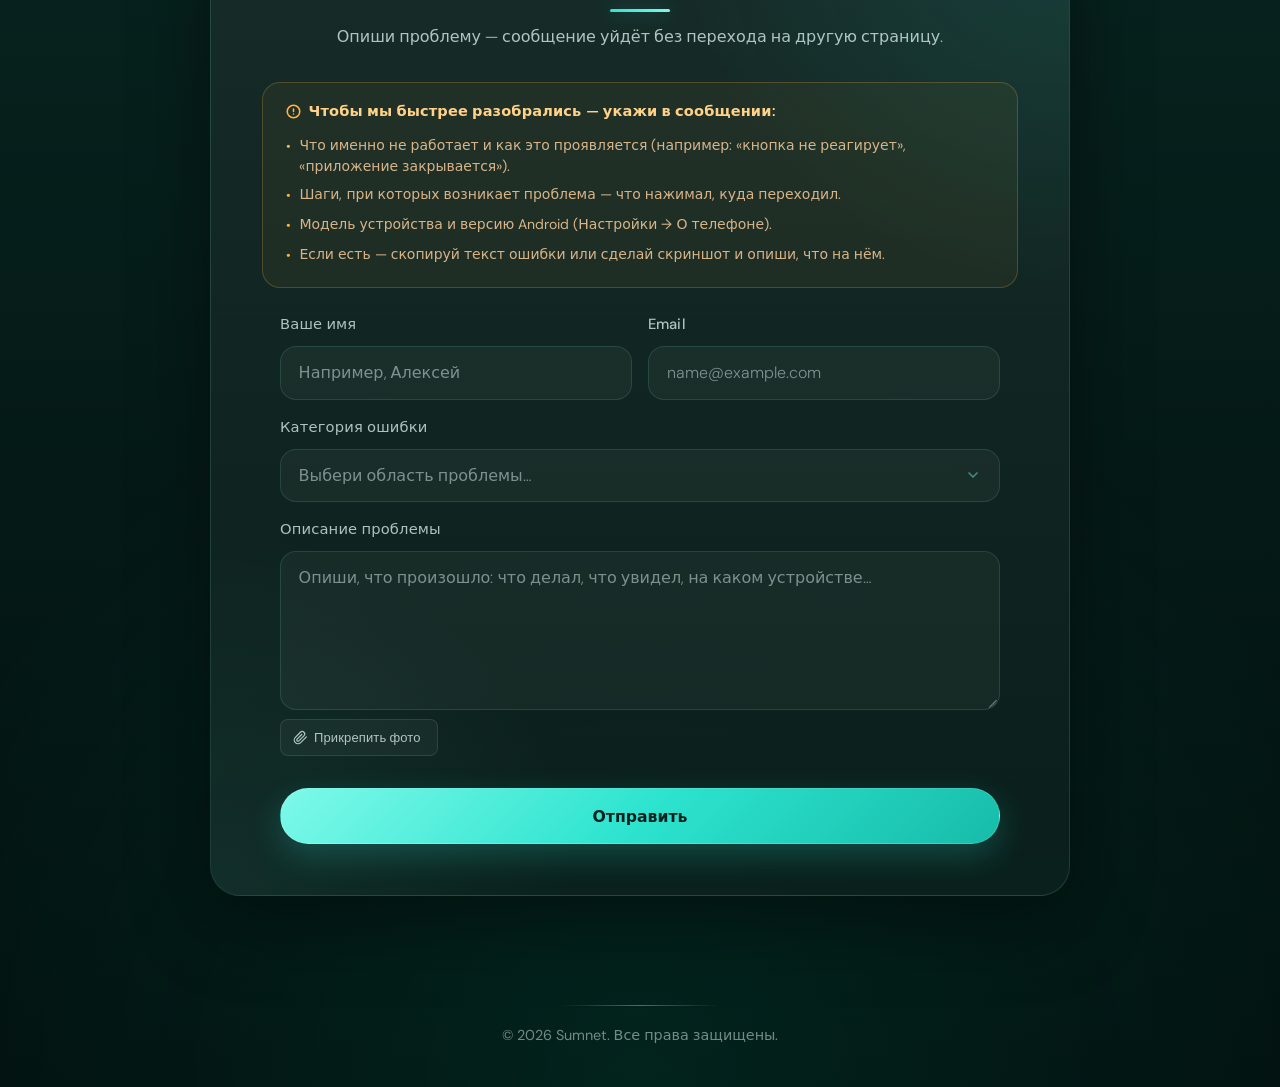
==== commit 1f60ac29: "Update contact.html" ====
--- a/contact.html
+++ b/contact.html
@@ -2,6 +2,7 @@
 <html lang="ru">
 <head>
     <meta charset="UTF-8">
+    <img src="favicon.png" alt="Логотип" class="logo">
     <meta name="viewport" content="width=device-width, initial-scale=1.0">
     <link rel="preconnect" href="https://fonts.googleapis.com">
     <link rel="preconnect" href="https://fonts.gstatic.com" crossorigin>
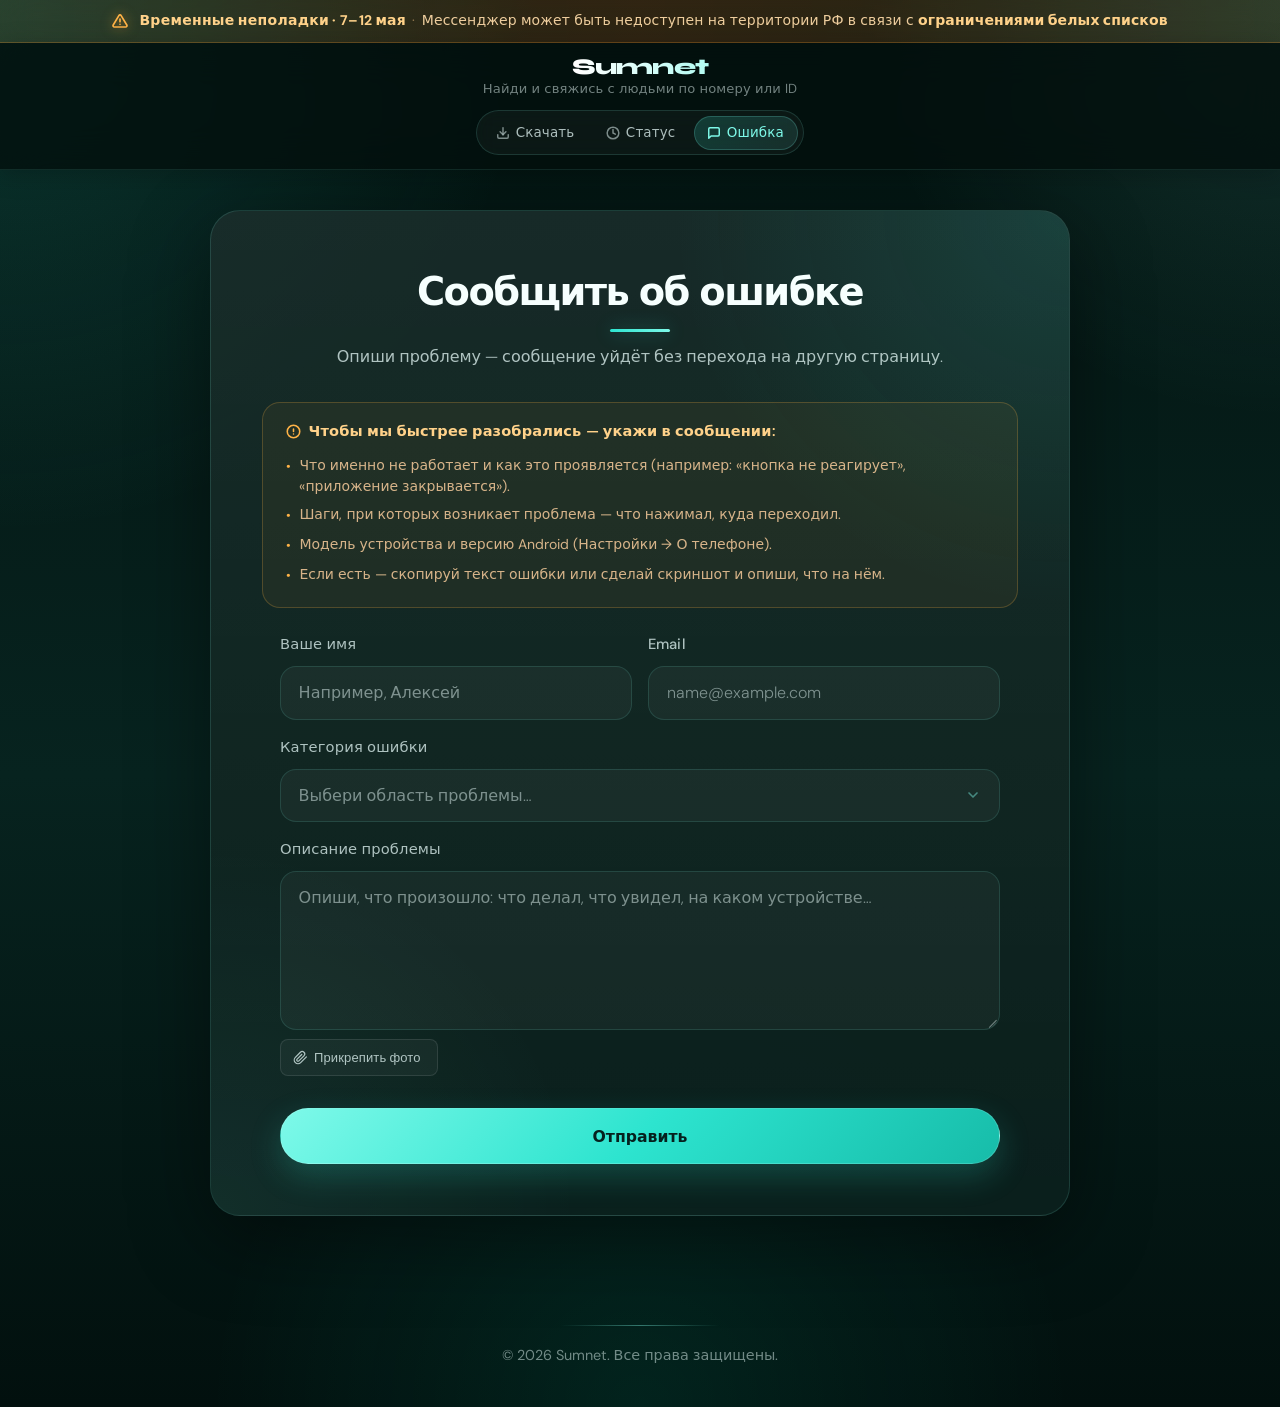
==== commit d13e712b: "Update contact.html" ====
--- a/contact.html
+++ b/contact.html
@@ -2,7 +2,7 @@
 <html lang="ru">
 <head>
     <meta charset="UTF-8">
-    <img src="favicon.png" alt="Логотип" class="logo">
+    <link rel="icon" type="image/png" href="favicon.png">
     <meta name="viewport" content="width=device-width, initial-scale=1.0">
     <link rel="preconnect" href="https://fonts.googleapis.com">
     <link rel="preconnect" href="https://fonts.gstatic.com" crossorigin>
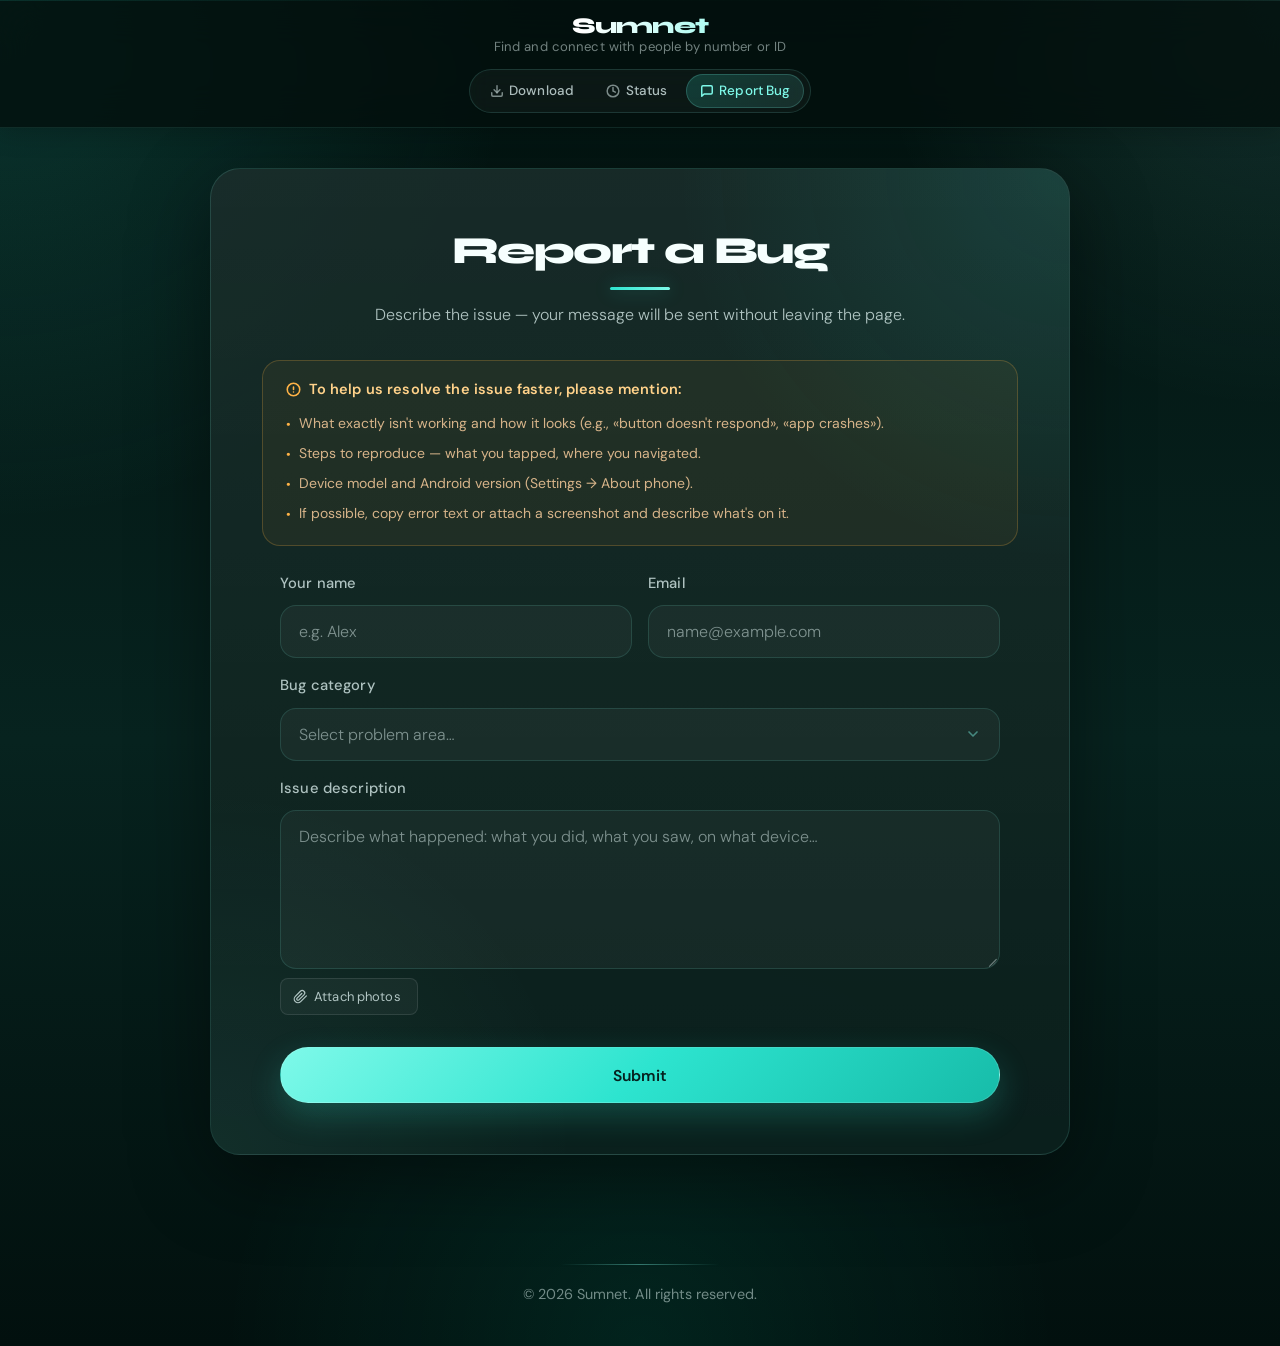
==== commit e03d648d: "Update contact.html" ====
--- a/contact.html
+++ b/contact.html
@@ -1,5 +1,5 @@
 <!DOCTYPE html>
-<html lang="ru">
+<html lang="en">
 <head>
     <meta charset="UTF-8">
     <link rel="icon" type="image/png" href="favicon.png">
@@ -7,17 +7,16 @@
     <link rel="preconnect" href="https://fonts.googleapis.com">
     <link rel="preconnect" href="https://fonts.gstatic.com" crossorigin>
     <link href="https://fonts.googleapis.com/css2?family=Syne:wght@400;700;800&family=DM+Sans:ital,opsz,wght@0,9..40,300;0,9..40,400;0,9..40,500;1,9..40,300&display=swap" rel="stylesheet">
-    <title>Sumnet – Сообщить об ошибке</title>
-    <meta name="description" content="Опишите проблему в приложении Sumnet — мы разберёмся.">
+    <title>Sumnet – Report a Bug</title>
+    <meta name="description" content="Feedback form to report issues and bugs in Sumnet.">
     <link rel="stylesheet" href="style.css">
-
 </head>
-<body>
+<body class="page-contact">
     <div class="particles" aria-hidden="true"></div>
 
     <div class="site-header-wrap">
 
-        <!-- Announcement bar — заполняется из status.json -->
+        <!-- Announcement bar — filled from status.json -->
         <div class="announcement-bar" id="announcement-bar" role="alert">
             <div class="announcement-inner">
                 <span class="announcement-icon" aria-hidden="true">
@@ -57,10 +56,10 @@
                 <div class="brand">
                     <div class="brand-text">
                         <span class="brand-name">Sumnet</span>
-                        <span class="brand-tagline">Найди и свяжись с людьми по номеру или ID</span>
-                    </div>
-                </div>
-                <nav class="topnav" aria-label="Навигация">
+                        <span class="brand-tagline">Find and connect with people by number or ID</span>
+                    </div>
+                </div>
+                <nav class="topnav" aria-label="Navigation">
                     <a href="index.html" class="topnav-link">
                         <svg xmlns="http://www.w3.org/2000/svg" width="14" height="14" viewBox="0 0 24 24" fill="none"
                              stroke="currentColor" stroke-width="2.5" stroke-linecap="round" stroke-linejoin="round">
@@ -68,7 +67,7 @@
                             <polyline points="7 10 12 15 17 10"/>
                             <line x1="12" y1="15" x2="12" y2="3"/>
                         </svg>
-                        Скачать
+                        Download
                     </a>
                     <a href="status.html" class="topnav-link">
                         <svg xmlns="http://www.w3.org/2000/svg" width="14" height="14" viewBox="0 0 24 24" fill="none"
@@ -76,14 +75,14 @@
                             <circle cx="12" cy="12" r="10"/>
                             <polyline points="12 6 12 12 16 14"/>
                         </svg>
-                        Статус
+                        Status
                     </a>
                     <a href="contact.html" class="topnav-link active">
                         <svg xmlns="http://www.w3.org/2000/svg" width="14" height="14" viewBox="0 0 24 24" fill="none"
                              stroke="currentColor" stroke-width="2.5" stroke-linecap="round" stroke-linejoin="round">
                             <path d="M21 15a2 2 0 0 1-2 2H7l-4 4V5a2 2 0 0 1 2-2h14a2 2 0 0 1 2 2z"/>
                         </svg>
-                        Ошибка
+                        Report Bug
                     </a>
                 </nav>
             </div>
@@ -94,11 +93,11 @@
         <section class="contact">
             <div class="container contact-shell">
                 <div class="section-head">
-                    <h2>Сообщить об ошибке</h2>
-                    <p>Опиши проблему — сообщение уйдёт без перехода на другую страницу.</p>
-                </div>
-
-                <!-- Инструкция: как описать ошибку -->
+                    <h2>Report a Bug</h2>
+                    <p>Describe the issue — your message will be sent without leaving the page.</p>
+                </div>
+
+                <!-- Bug reporting instructions -->
                 <div class="bug-guide" role="note">
                     <div class="bug-guide-title">
                         <svg xmlns="http://www.w3.org/2000/svg" width="15" height="15" viewBox="0 0 24 24" fill="none"
@@ -107,21 +106,21 @@
                             <line x1="12" y1="8" x2="12" y2="12"/>
                             <line x1="12" y1="16" x2="12.01" y2="16"/>
                         </svg>
-                        Чтобы мы быстрее разобрались — укажи в сообщении:
+                        To help us resolve the issue faster, please mention:
                     </div>
                     <ul class="bug-guide-list">
-                        <li>Что именно не работает и как это проявляется (например: «кнопка не реагирует», «приложение закрывается»).</li>
-                        <li>Шаги, при которых возникает проблема — что нажимал, куда переходил.</li>
-                        <li>Модель устройства и версию Android (Настройки → О телефоне).</li>
-                        <li>Если есть — скопируй текст ошибки или сделай скриншот и опиши, что на нём.</li>
+                        <li>What exactly isn't working and how it looks (e.g., «button doesn't respond», «app crashes»).</li>
+                        <li>Steps to reproduce — what you tapped, where you navigated.</li>
+                        <li>Device model and Android version (Settings → About phone).</li>
+                        <li>If possible, copy error text or attach a screenshot and describe what's on it.</li>
                     </ul>
                 </div>
 
                 <form id="contact-form" class="contact-form" novalidate>
                     <div class="form-grid">
                         <div class="form-group">
-                            <label for="name">Ваше имя</label>
-                            <input type="text" id="name" name="name" placeholder="Например, Алексей" required>
+                            <label for="name">Your name</label>
+                            <input type="text" id="name" name="name" placeholder="e.g. Alex" required>
                         </div>
 
                         <div class="form-group">
@@ -131,10 +130,10 @@
                     </div>
 
                     <div class="form-group">
-                        <label>Категория ошибки</label>
+                        <label>Bug category</label>
                         <div class="custom-select" id="category-select">
                             <button type="button" class="cs-trigger" aria-haspopup="listbox" aria-expanded="false">
-                                <span class="cs-value cs-placeholder">Выбери область проблемы…</span>
+                                <span class="cs-value cs-placeholder">Select problem area…</span>
                                 <svg class="cs-arrow" xmlns="http://www.w3.org/2000/svg" width="16" height="16"
                                      viewBox="0 0 24 24" fill="none" stroke="currentColor"
                                      stroke-width="2.5" stroke-linecap="round" stroke-linejoin="round">
@@ -142,15 +141,15 @@
                                 </svg>
                             </button>
                             <div class="cs-dropdown-clip">
-                                <ul class="cs-dropdown" role="listbox" aria-label="Категория ошибки">
-                                    <li class="cs-option" data-value="auth"          role="option" tabindex="-1">Авторизация и вход в аккаунт</li>
-                                    <li class="cs-option" data-value="messaging"     role="option" tabindex="-1">Отправка и получение сообщений</li>
-                                    <li class="cs-option" data-value="search"        role="option" tabindex="-1">Поиск пользователей</li>
-                                    <li class="cs-option" data-value="profile"       role="option" tabindex="-1">Изменение профиля</li>
-                                    <li class="cs-option" data-value="channels"      role="option" tabindex="-1">Каналы и чаты</li>
-                                    <li class="cs-option" data-value="notifications" role="option" tabindex="-1">Уведомления</li>
-                                    <li class="cs-option" data-value="install"       role="option" tabindex="-1">Установка приложения</li>
-                                    <li class="cs-option" data-value="other"         role="option" tabindex="-1">Другое</li>
+                                <ul class="cs-dropdown" role="listbox" aria-label="Bug category">
+                                    <li class="cs-option" data-value="auth"          role="option" tabindex="-1">Sign-in & Account Authorization</li>
+                                    <li class="cs-option" data-value="messaging"     role="option" tabindex="-1">Sending & Receiving Messages</li>
+                                    <li class="cs-option" data-value="search"        role="option" tabindex="-1">User Search</li>
+                                    <li class="cs-option" data-value="profile"       role="option" tabindex="-1">Profile Editing</li>
+                                    <li class="cs-option" data-value="channels"      role="option" tabindex="-1">Channels & Chats</li>
+                                    <li class="cs-option" data-value="notifications" role="option" tabindex="-1">Notifications</li>
+                                    <li class="cs-option" data-value="install"       role="option" tabindex="-1">App Installation</li>
+                                    <li class="cs-option" data-value="other"         role="option" tabindex="-1">Other</li>
                                 </ul>
                             </div>
                             <input type="hidden" name="category" id="category" required>
@@ -158,29 +157,29 @@
                     </div>
 
                     <div class="form-group">
-                        <label for="message">Описание проблемы</label>
+                        <label for="message">Issue description</label>
 
                         <div class="textarea-wrap">
                             <textarea id="message" name="message" rows="6"
-                                placeholder="Опиши, что произошло: что делал, что увидел, на каком устройстве…" required></textarea>
-                        </div>
-
-                        <!-- Кнопка прикрепления — отдельно под полем -->
+                                placeholder="Describe what happened: what you did, what you saw, on what device…" required></textarea>
+                        </div>
+
+                        <!-- Attach button -->
                         <div class="attach-row">
                             <label for="file-input" class="attach-btn" id="attach-btn"
-                                   title="Прикрепить изображение (макс. 3)">
+                                   title="Attach images (max 3)">
                                 <svg xmlns="http://www.w3.org/2000/svg" width="15" height="15"
                                      viewBox="0 0 24 24" fill="none" stroke="currentColor"
                                      stroke-width="2" stroke-linecap="round" stroke-linejoin="round">
                                     <path d="M21.44 11.05l-9.19 9.19a6 6 0 0 1-8.49-8.49l8.08-8.08a4 4 0 0 1 5.66 5.66l-8.09 8.08a2 2 0 0 1-2.83-2.83l7.4-7.4"/>
                                 </svg>
-                                Прикрепить фото
+                                Attach photos
                             </label>
                             <input type="file" id="file-input" accept="image/*" multiple style="display:none;">
                             <span class="attach-counter" id="attach-counter"></span>
                         </div>
 
-                        <!-- Предупреждение о лимите -->
+                        <!-- Limit warning -->
                         <div class="attach-limit-msg" id="attach-limit-msg">
                             <svg xmlns="http://www.w3.org/2000/svg" width="13" height="13"
                                  viewBox="0 0 24 24" fill="none" stroke="currentColor"
@@ -189,14 +188,14 @@
                                 <line x1="12" y1="8"  x2="12"    y2="12"/>
                                 <line x1="12" y1="16" x2="12.01" y2="16"/>
                             </svg>
-                            Максимум 3 изображения
-                        </div>
-
-                        <!-- Сетка карточек -->
+                            Maximum 3 images
+                        </div>
+
+                        <!-- Preview grid -->
                         <div id="file-preview" class="file-preview" data-count="0"></div>
                     </div>
 
-                    <button type="submit" class="btn btn-primary btn-wide">Отправить</button>
+                    <button type="submit" class="btn btn-primary btn-wide">Submit</button>
                 </form>
             </div>
         </section>
@@ -204,7 +203,7 @@
 
     <footer class="footer">
         <div class="container">
-            <p>&copy; 2026 Sumnet. Все права защищены.</p>
+            <p>&copy; 2026 Sumnet. All rights reserved.</p>
         </div>
     </footer>
 
